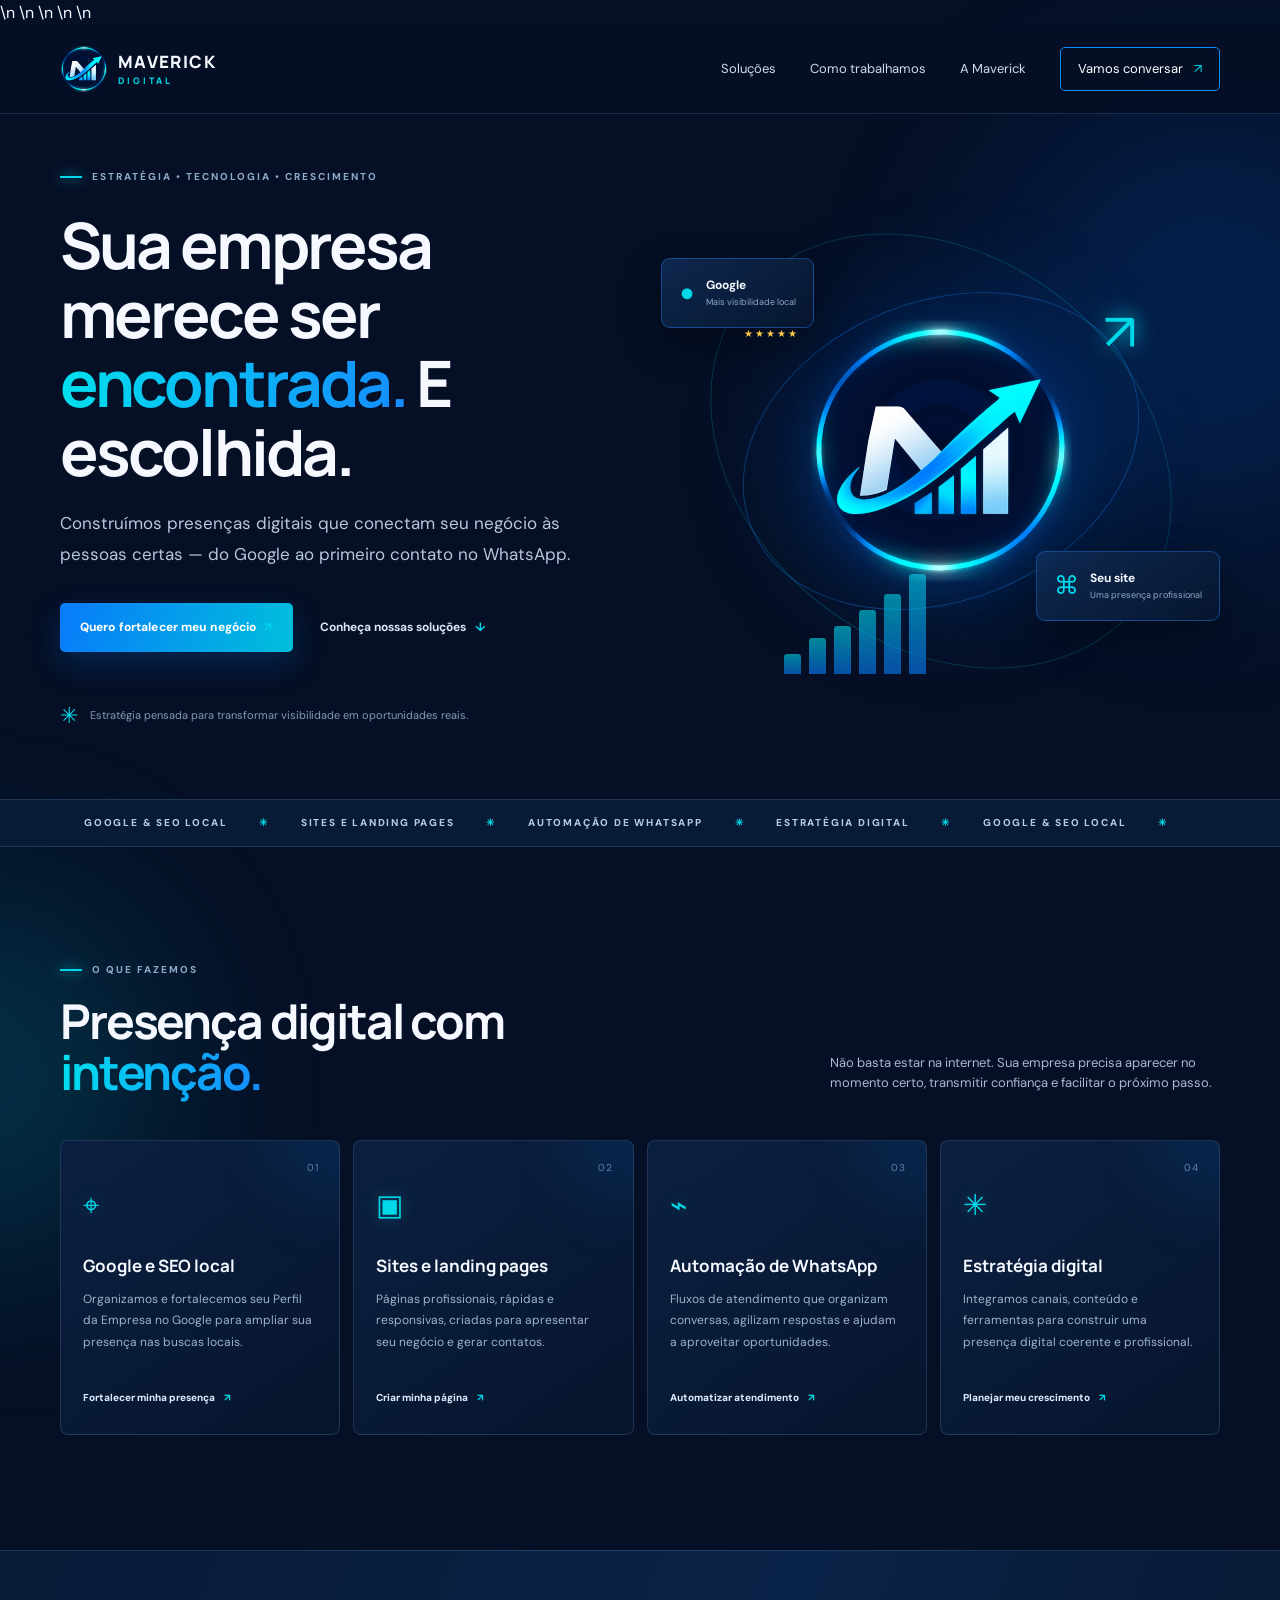
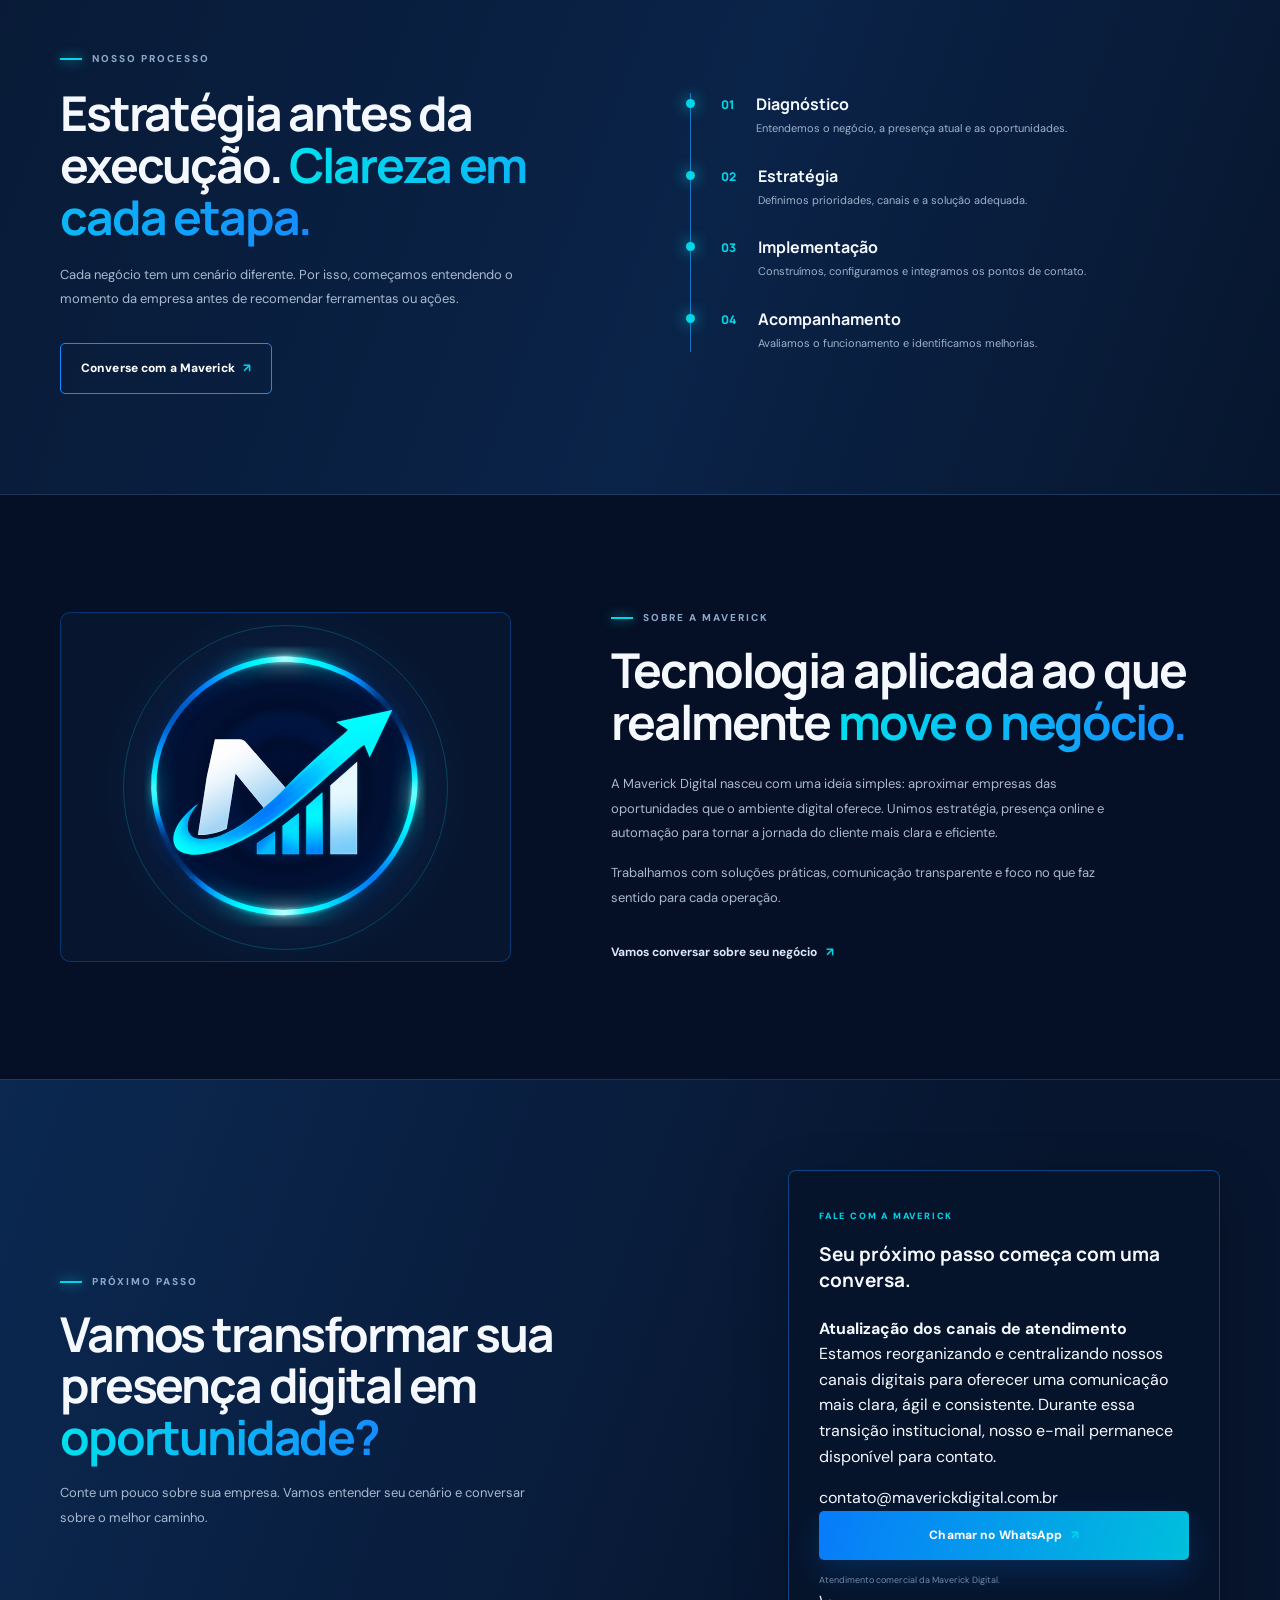
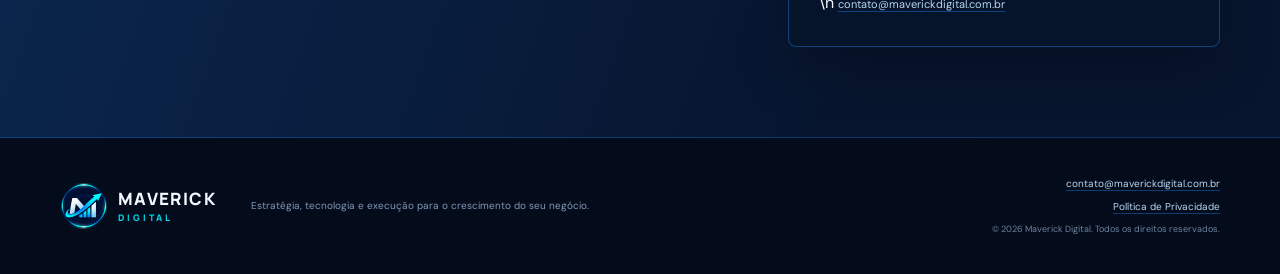
==== index.html @ fb434f4e "Comunica transição dos canais de atendimento" ====
<!doctype html>
<html lang="pt-BR">
<head>
  <meta charset="utf-8">
  <meta name="viewport" content="width=device-width, initial-scale=1">
  <meta name="theme-color" content="#06132d">
  <meta name="description" content="A Maverick Digital desenvolve presença digital estratégica: Perfil da Empresa no Google, SEO local, sites, landing pages e automação de WhatsApp.">
  <meta property="og:title" content="Maverick Digital | Estratégia, tecnologia e crescimento">
  <meta property="og:description" content="Estratégia, tecnologia e execução para o crescimento do seu negócio.">
  <meta property="og:type" content="website">
  <meta property="og:locale" content="pt_BR">
  <meta property="og:site_name" content="Maverick Digital">
  <title>Maverick Digital | Estratégia, tecnologia e crescimento</title>
  <link rel="icon" href="/assets/favicon.svg" type="image/svg+xml">\n  <link rel="canonical" href="https://maverickdigital.com.br/">\n  <meta property="og:url" content="https://maverickdigital.com.br/">\n  <meta name="twitter:card" content="summary">\n  <meta name="twitter:title" content="Maverick Digital | Estratégia, tecnologia e crescimento">\n  <meta name="twitter:description" content="Estratégia, tecnologia e execução para o crescimento do seu negócio.">
  <link rel="preconnect" href="https://fonts.googleapis.com">
  <link rel="preconnect" href="https://fonts.gstatic.com" crossorigin>
  <link href="https://fonts.googleapis.com/css2?family=DM+Sans:wght@400;500;600;700;800&family=Manrope:wght@400;500;600;700;800&display=swap" rel="stylesheet">
  <link rel="stylesheet" href="/styles.css">
</head>
<body>
  <div class="ambient-layer" aria-hidden="true"><div class="ambient ambient-one"></div><div class="ambient ambient-two"></div></div>
  <header class="site-header">
    <a class="brand" href="#inicio" aria-label="Maverick Digital, início">
      <span class="brand-mark" aria-hidden="true"><img src="/assets/logo-maverick.svg" alt=""></span>
      <span class="brand-name">MAVERICK<span>DIGITAL</span></span>
    </a>
    <button class="menu-toggle" aria-label="Abrir menu" aria-expanded="false" aria-controls="site-nav"><span></span><span></span><span></span></button>
    <nav class="nav" id="site-nav">
      <a href="#solucoes">Soluções</a><a href="#metodo">Como trabalhamos</a><a href="#sobre">A Maverick</a><a href="#contato" class="nav-cta">Vamos conversar <span aria-hidden="true">↗</span></a>
    </nav>
  </header>

  <main>
    <section class="hero section-wrap" id="inicio">
      <div class="hero-copy">
        <div class="eyebrow"><i></i> ESTRATÉGIA • TECNOLOGIA • CRESCIMENTO</div>
        <h1>Sua empresa merece ser <span>encontrada.</span> E escolhida.</h1>
        <p class="hero-lead">Construímos presenças digitais que conectam seu negócio às pessoas certas — do Google ao primeiro contato no WhatsApp.</p>
        <div class="hero-actions"><a class="button button-primary" href="#contato">Quero fortalecer meu negócio <span aria-hidden="true">↗</span></a><a class="text-link" href="#solucoes">Conheça nossas soluções <span aria-hidden="true">↓</span></a></div>
        <div class="hero-proof"><span class="proof-icon" aria-hidden="true">✳</span><span>Estratégia pensada para transformar visibilidade em oportunidades reais.</span></div>
      </div>
      <div class="hero-art" role="img" aria-label="Ilustração de crescimento digital">
        <div class="orbit orbit-a"></div><div class="orbit orbit-b"></div>
        <div class="art-card card-google"><span class="google-pin">●</span><div><b>Google</b><small>Mais visibilidade local</small></div><span class="mini-stars">★★★★★</span></div>
        <div class="art-card card-site"><span class="monitor-icon">⌘</span><div><b>Seu site</b><small>Uma presença profissional</small></div></div>
        <div class="growth-bars"><i></i><i></i><i></i><i></i><i></i><i></i></div>
        <div class="growth-arrow">↗</div>
        <img class="hero-logo" src="/assets/logo-maverick.svg" alt="Símbolo da Maverick Digital">
        <div class="art-glow"></div>
      </div>
    </section>

    <section class="ticker" aria-label="Áreas de atuação"><div>GOOGLE & SEO LOCAL <b aria-hidden="true">✳</b> SITES E LANDING PAGES <b aria-hidden="true">✳</b> AUTOMAÇÃO DE WHATSAPP <b aria-hidden="true">✳</b> ESTRATÉGIA DIGITAL <b aria-hidden="true">✳</b> GOOGLE & SEO LOCAL <b aria-hidden="true">✳</b></div></section>

    <section class="section section-wrap" id="solucoes">
      <div class="section-heading"><div><div class="eyebrow"><i></i> O QUE FAZEMOS</div><h2>Presença digital com <span>intenção.</span></h2></div><p>Não basta estar na internet. Sua empresa precisa aparecer no momento certo, transmitir confiança e facilitar o próximo passo.</p></div>
      <div class="service-grid">
        <article class="service-card"><div class="service-number">01</div><div class="service-icon" aria-hidden="true">⌖</div><h3>Google e SEO local</h3><p>Organizamos e fortalecemos seu Perfil da Empresa no Google para ampliar sua presença nas buscas locais.</p><a href="#contato" class="card-link">Fortalecer minha presença <span aria-hidden="true">↗</span></a></article>
        <article class="service-card"><div class="service-number">02</div><div class="service-icon" aria-hidden="true">▣</div><h3>Sites e landing pages</h3><p>Páginas profissionais, rápidas e responsivas, criadas para apresentar seu negócio e gerar contatos.</p><a href="#contato" class="card-link">Criar minha página <span aria-hidden="true">↗</span></a></article>
        <article class="service-card"><div class="service-number">03</div><div class="service-icon" aria-hidden="true">⌁</div><h3>Automação de WhatsApp</h3><p>Fluxos de atendimento que organizam conversas, agilizam respostas e ajudam a aproveitar oportunidades.</p><a href="#contato" class="card-link">Automatizar atendimento <span aria-hidden="true">↗</span></a></article>
        <article class="service-card"><div class="service-number">04</div><div class="service-icon" aria-hidden="true">✳</div><h3>Estratégia digital</h3><p>Integramos canais, conteúdo e ferramentas para construir uma presença digital coerente e profissional.</p><a href="#contato" class="card-link">Planejar meu crescimento <span aria-hidden="true">↗</span></a></article>
      </div>
    </section>

    <section class="method-section" id="metodo"><div class="section-wrap method-inner">
      <div class="method-intro"><div class="eyebrow"><i></i> NOSSO PROCESSO</div><h2>Estratégia antes da execução. <span>Clareza em cada etapa.</span></h2><p>Cada negócio tem um cenário diferente. Por isso, começamos entendendo o momento da empresa antes de recomendar ferramentas ou ações.</p><a class="button button-outline" href="#contato">Converse com a Maverick <span aria-hidden="true">↗</span></a></div>
      <div class="steps">
        <div class="step"><b>01</b><div><h3>Diagnóstico</h3><p>Entendemos o negócio, a presença atual e as oportunidades.</p></div></div>
        <div class="step"><b>02</b><div><h3>Estratégia</h3><p>Definimos prioridades, canais e a solução adequada.</p></div></div>
        <div class="step"><b>03</b><div><h3>Implementação</h3><p>Construímos, configuramos e integramos os pontos de contato.</p></div></div>
        <div class="step"><b>04</b><div><h3>Acompanhamento</h3><p>Avaliamos o funcionamento e identificamos melhorias.</p></div></div>
      </div>
    </div></section>

    <section class="section section-wrap about-section" id="sobre">
      <div class="about-visual"><img class="about-logo" src="/assets/logo-maverick.svg" alt="Logo Maverick Digital"></div>
      <div class="about-copy"><div class="eyebrow"><i></i> SOBRE A MAVERICK</div><h2>Tecnologia aplicada ao que realmente <span>move o negócio.</span></h2><p>A Maverick Digital nasceu com uma ideia simples: aproximar empresas das oportunidades que o ambiente digital oferece. Unimos estratégia, presença online e automação para tornar a jornada do cliente mais clara e eficiente.</p><p>Trabalhamos com soluções práticas, comunicação transparente e foco no que faz sentido para cada operação.</p><a class="text-link" href="#contato">Vamos conversar sobre seu negócio <span aria-hidden="true">↗</span></a></div>
    </section>

    <section class="contact-section" id="contato"><div class="section-wrap contact-inner">
      <div><div class="eyebrow"><i></i> PRÓXIMO PASSO</div><h2>Vamos transformar sua presença digital em <span>oportunidade?</span></h2><p>Conte um pouco sobre sua empresa. Vamos entender seu cenário e conversar sobre o melhor caminho.</p></div>
      <div class="contact-panel"><span class="panel-kicker">FALE COM A MAVERICK</span><h3>Seu próximo passo começa com uma conversa.</h3>
        <div class="channel-update"><strong>Atualização dos canais de atendimento</strong><p>Estamos reorganizando e centralizando nossos canais digitais para oferecer uma comunicação mais clara, ágil e consistente. Durante essa transição institucional, nosso e-mail permanece disponível para contato.</p><a href="mailto:contato@maverickdigital.com.br">contato@maverickdigital.com.br</a></div><a class="button button-primary button-wide" href="https://wa.me/5562993957239?text=Ol%C3%A1%2C%20Maverick!%20Quero%20conversar%20sobre%20a%20presen%C3%A7a%20digital%20da%20minha%20empresa." target="_blank" rel="noopener">Chamar no WhatsApp <span aria-hidden="true">↗</span></a><small>Atendimento comercial da Maverick Digital.</small>\n        <a class="contact-email" href="mailto:contato@maverickdigital.com.br">contato@maverickdigital.com.br</a></div>
    </div></section>
  </main>
  <footer class="footer"><div class="section-wrap footer-inner">
    <a class="brand" href="#inicio"><span class="brand-mark"><img src="/assets/logo-maverick.svg" alt=""></span><span class="brand-name">MAVERICK<span>DIGITAL</span></span></a>
    <p>Estratégia, tecnologia e execução para o crescimento do seu negócio.</p>
    <div class="footer-contact"><a href="mailto:contato@maverickdigital.com.br">contato@maverickdigital.com.br</a><a href="/politica-de-privacidade.html">Política de Privacidade</a><span class="copyright">© <span id="year">2026</span> Maverick Digital. Todos os direitos reservados.</span></div>
  </div></footer>
  <script src="/script.js"></script>
</body>
</html>
---- styles.css ----
:root{--navy:#06132d;--navy2:#091d40;--blue:#087bfa;--cyan:#00d8e9;--white:#f5f9ff;--muted:#aab9d0;--line:rgba(131,177,231,.18);--font:'DM Sans',sans-serif;--display:'Manrope',sans-serif}*{box-sizing:border-box}html{scroll-behavior:smooth;scroll-padding-top:90px}body{margin:0;background:#050f25;color:var(--white);font-family:var(--font);line-height:1.6;overflow-x:hidden}a{color:inherit;text-decoration:none}.ambient{position:absolute;pointer-events:none;filter:blur(100px);opacity:.18;border-radius:50%;z-index:-1}.ambient-one{width:440px;height:440px;background:#006dff;top:100px;right:-150px}.ambient-two{width:350px;height:350px;background:#00d8e9;top:900px;left:-200px}.section-wrap{width:min(1160px,calc(100% - 48px));margin:auto}.site-header{height:88px;padding:0 max(24px,calc((100% - 1160px)/2));display:flex;align-items:center;justify-content:space-between;border-bottom:1px solid var(--line);background:rgba(5,15,37,.82);backdrop-filter:blur(18px);position:sticky;top:0;z-index:20}.brand{display:flex;align-items:center;gap:10px}.brand-mark{width:43px;height:43px;display:grid;place-items:center;border:1px solid rgba(0,216,233,.65);border-radius:50%;box-shadow:0 0 22px #007bfa55}.brand-mark img{width:39px;height:39px;object-fit:contain;border-radius:50%}.brand-name{font:800 17px var(--display);letter-spacing:.08em;line-height:1.05}.brand-name span{display:block;color:var(--cyan);font-size:9px;letter-spacing:.32em;margin-top:5px}.nav{display:flex;align-items:center;gap:34px;font-size:13px;color:#d1dced}.nav a:hover,.text-link:hover{color:var(--cyan)}.nav-cta{border:1px solid #0b8eff;padding:11px 17px;border-radius:5px;color:white}.nav-cta span,.button span{color:var(--cyan);margin-left:8px}.menu-toggle{display:none;background:none;border:0}.hero{min-height:650px;display:grid;grid-template-columns:1.02fr .98fr;align-items:center;gap:20px;padding-top:55px;padding-bottom:65px}.eyebrow{font-size:10px;font-weight:800;letter-spacing:.2em;color:#8da9c9;display:flex;align-items:center;gap:10px}.eyebrow i{width:22px;height:2px;background:var(--cyan);display:inline-block;box-shadow:0 0 12px var(--cyan)}h1,h2,h3,p{margin-top:0}h1,h2{font-family:var(--display);letter-spacing:-.045em;line-height:1.08}h1{font-size:clamp(42px,5vw,66px);max-width:650px;margin:25px 0 22px}h1 span,h2 span{background:linear-gradient(100deg,#00e1ed,#168bff);-webkit-background-clip:text;background-clip:text;color:transparent}.hero-lead{font-size:17px;color:#b7c7dc;max-width:550px;line-height:1.8}.hero-actions{display:flex;align-items:center;gap:27px;margin-top:34px}.button{display:inline-flex;align-items:center;justify-content:center;padding:15px 20px;border-radius:5px;font-size:12px;font-weight:800;letter-spacing:.01em;transition:.2s}.button-primary{background:linear-gradient(105deg,#087bfa,#00bfdc);color:white;box-shadow:0 12px 32px #007bfa35}.button-primary:hover{transform:translateY(-3px);box-shadow:0 15px 38px #007bfa60}.text-link{font-size:12px;font-weight:700;color:#d9e7f8}.text-link span{color:var(--cyan);margin-left:6px}.hero-proof{display:flex;align-items:center;gap:12px;color:#849bb9;font-size:11px;margin-top:46px;max-width:430px}.proof-icon{font-size:22px;color:var(--cyan)}.hero-art{height:470px;position:relative;display:grid;place-items:center;isolation:isolate}.art-glow{position:absolute;width:300px;height:300px;border-radius:50%;background:#006dff30;filter:blur(55px);z-index:-1}.orbit{position:absolute;border:1px solid #168bff55;border-radius:50%;transform:rotate(-22deg)}.orbit-a{width:410px;height:300px}.orbit-b{width:500px;height:390px;border-color:#00d8e933;transform:rotate(38deg)}.center-emblem{width:230px;height:230px;border:1px solid #00d8e966;border-radius:50%;display:flex;flex-direction:column;align-items:center;justify-content:center;box-shadow:inset 0 0 55px #087bfa22,0 0 50px #087bfa22;background:radial-gradient(circle,#0b2852,#06132d 70%)}.emblem-m{font:900 125px/.9 var(--display);letter-spacing:-.12em;color:#eff8ff;text-shadow:0 0 25px #00baff80;position:relative}.emblem-m:after{content:'↗';font-size:72px;color:var(--cyan);position:absolute;right:-40px;top:-14px;text-shadow:0 0 18px #00d8e9}.emblem-line{height:2px;width:100px;background:linear-gradient(90deg,transparent,var(--cyan),transparent);margin:17px 0 8px}.emblem-caption{font-size:8px;letter-spacing:.32em;color:#8db6e7}.art-card{position:absolute;background:linear-gradient(145deg,#102c55dd,#07162fef);border:1px solid #238bff66;border-radius:9px;padding:14px 17px;display:flex;align-items:center;gap:11px;box-shadow:0 15px 40px #0005;backdrop-filter:blur(12px)}.art-card b{display:block;font-size:12px}.art-card small{display:block;font-size:9px;color:#8fa9c9}.card-google{top:42px;left:0}.google-pin{color:#00d8e9;font-size:25px}.mini-stars{position:absolute;right:14px;bottom:-15px;color:#ffc94a;font-size:10px;letter-spacing:2px}.card-site{right:0;bottom:65px}.monitor-icon{font-size:25px;color:var(--cyan)}.growth-bars{position:absolute;bottom:12px;left:22%;display:flex;align-items:end;gap:8px;height:100px;opacity:.6}.growth-bars i{display:block;width:17px;background:linear-gradient(#00d8e9,#087bfa);border-radius:3px 3px 0 0}.growth-bars i:nth-child(1){height:20%}.growth-bars i:nth-child(2){height:36%}.growth-bars i:nth-child(3){height:48%}.growth-bars i:nth-child(4){height:64%}.growth-bars i:nth-child(5){height:80%}.growth-bars i:nth-child(6){height:100%}.growth-arrow{position:absolute;right:15%;top:16%;font-size:52px;color:var(--cyan);text-shadow:0 0 20px #00d8e9}.ticker{overflow:hidden;border-block:1px solid var(--line);background:#081a35;padding:15px 0;color:#b8cbe4;font-size:10px;font-weight:800;letter-spacing:.18em;white-space:nowrap}.ticker div{min-width:max-content;text-align:center}.ticker b{color:var(--cyan);margin:0 28px}.section{padding-top:115px;padding-bottom:115px}.section-heading{display:flex;justify-content:space-between;align-items:end;gap:50px;margin-bottom:42px}.section-heading h2,.method-intro h2,.about-copy h2,.contact-inner h2{font-size:clamp(34px,4vw,48px);margin:17px 0 0;max-width:620px}.section-heading>p{max-width:390px;color:var(--muted);font-size:13px;margin-bottom:4px}.service-grid{display:grid;grid-template-columns:repeat(4,1fr);gap:13px}.service-card{position:relative;min-height:290px;padding:26px 22px;border:1px solid var(--line);background:linear-gradient(145deg,#0b2040,#07152d);border-radius:8px;transition:.25s;overflow:hidden}.service-card:after{content:'';position:absolute;width:140px;height:140px;border-radius:50%;background:#087bfa18;filter:blur(30px);right:-70px;top:-70px}.service-card:hover{transform:translateY(-6px);border-color:#087bfa99}.service-number{position:absolute;right:20px;top:19px;font-size:10px;color:#6683a8;letter-spacing:.1em}.service-icon{font-size:29px;color:var(--cyan);margin:15px 0 25px;text-shadow:0 0 18px #00d8e944}.service-card h3{font:700 17px var(--display);margin-bottom:12px}.service-card p{font-size:12px;color:#9eb2cc;line-height:1.8;min-height:82px}.card-link{font-size:10px;font-weight:800;color:#dcecff}.card-link span{color:var(--cyan);margin-left:7px}.method-section{background:linear-gradient(110deg,#081a36,#0a2348 55%,#07162e);border-block:1px solid var(--line);padding:100px 0}.method-inner{display:grid;grid-template-columns:1fr 1fr;gap:100px;align-items:center}.method-intro h2{margin:20px 0}.method-intro>p,.about-copy p,.contact-inner>div>p{color:#a9bad0;font-size:13px;line-height:1.9;max-width:500px}.button-outline{border:1px solid #168bff;color:white;margin-top:18px}.button-outline:hover{background:#087bfa22}.steps{border-left:1px solid #1a75c5;padding-left:30px}.step{display:flex;gap:22px;padding:0 0 27px;position:relative}.step:last-child{padding-bottom:0}.step:before{content:'';position:absolute;left:-35px;top:6px;width:9px;height:9px;border-radius:50%;background:var(--cyan);box-shadow:0 0 15px var(--cyan)}.step>b{font:800 12px var(--display);color:var(--cyan);padding-top:3px}.step h3{font:700 16px var(--display);margin:0 0 5px}.step p{font-size:11px;color:#9eb2cc;margin:0}.about-section{display:grid;grid-template-columns:.85fr 1.15fr;gap:100px;align-items:center}.about-visual{height:350px;border:1px solid #087bfa55;border-radius:10px;position:relative;display:grid;place-items:center;background:radial-gradient(circle at center,#0b2d5b,#07152e 67%);overflow:hidden}.about-ring{position:absolute;width:270px;height:270px;border:1px solid #00d8e966;border-radius:50%;box-shadow:0 0 45px #087bfa30,inset 0 0 35px #087bfa20}.about-monogram{font:900 150px var(--display);color:#e9f5ff;text-shadow:0 0 35px #087bfa;letter-spacing:-.12em}.about-monogram span{color:var(--cyan);font-size:70px;vertical-align:top}.about-label{position:absolute;bottom:28px;font-size:9px;letter-spacing:.28em;color:#8db6e7}.about-copy h2{margin:18px 0 24px}.about-copy p{margin-bottom:15px}.about-copy .text-link{display:inline-block;margin-top:18px}.contact-section{padding:90px 0;background:linear-gradient(110deg,#0b2851,#07152e 72%);border-block:1px solid #168bff44}.contact-inner{display:grid;grid-template-columns:1.2fr .8fr;gap:80px;align-items:center}.contact-inner h2{margin:18px 0}.contact-panel{background:#06142b;border:1px solid #168bff66;padding:30px;border-radius:8px;box-shadow:0 20px 55px #0004}.panel-kicker{font-size:9px;color:var(--cyan);font-weight:800;letter-spacing:.2em}.contact-panel h3{font:700 19px var(--display);margin:14px 0 23px}.button-wide{width:100%}.contact-panel small{display:block;color:#7089a9;font-size:9px;margin-top:13px}.footer{padding:38px 0;background:#040c1c}.footer-inner{display:grid;grid-template-columns:auto 1fr auto;align-items:center;gap:35px}.footer p{font-size:10px;color:#8298b7;margin:0}.copyright{font-size:9px;color:#6d819d}@media(max-width:900px){.nav{gap:17px}.hero{grid-template-columns:1fr .85fr}.hero-art{transform:scale(.85)}.service-grid{grid-template-columns:repeat(2,1fr)}.method-inner,.about-section{gap:45px}.contact-inner{gap:35px}}@media(max-width:680px){.section-wrap{width:min(100% - 36px,520px)}.site-header{height:72px;padding:0 18px}.menu-toggle{display:flex;flex-direction:column;gap:5px;padding:10px}.menu-toggle span{width:22px;height:2px;background:var(--cyan)}.nav{display:none;position:absolute;top:71px;left:0;right:0;padding:22px;background:#06132d;border-bottom:1px solid var(--line);flex-direction:column;align-items:stretch;gap:18px}.nav.open{display:flex}.nav-cta{text-align:center}.hero{display:flex;flex-direction:column;align-items:stretch;padding-top:65px;gap:10px}.hero-copy{position:relative;z-index:2}.hero h1{font-size:43px}.hero-lead{font-size:15px}.hero-actions{align-items:flex-start;flex-direction:column;gap:17px}.hero-proof{margin-top:28px}.hero-art{height:340px;transform:scale(.82);transform-origin:top center;margin-bottom:-55px}.orbit-a{width:330px;height:240px}.orbit-b{width:390px;height:300px}.center-emblem{width:185px;height:185px}.emblem-m{font-size:100px}.emblem-m:after{font-size:55px;right:-30px}.card-google{left:-8px;top:10px}.card-site{right:-8px;bottom:40px}.section{padding:78px 0}.section-heading{display:block}.section-heading>p{margin-top:20px}.section-heading h2,.method-intro h2,.about-copy h2,.contact-inner h2{font-size:36px}.service-grid{grid-template-columns:1fr}.service-card{min-height:245px}.service-card p{min-height:0}.method-section{padding:75px 0}.method-inner,.about-section,.contact-inner{grid-template-columns:1fr;gap:45px}.steps{margin-left:6px}.about-visual{height:290px}.contact-section{padding:75px 0}.footer-inner{grid-template-columns:1fr;gap:15px}.copyright{margin-top:5px}}@media(prefers-reduced-motion:reduce){html{scroll-behavior:auto}*,*:before,*:after{transition:none!important}}

/* Refinamento responsivo e aplicação da identidade oficial */
html, body { width: 100%; max-width: 100%; }
body { overflow-x: clip; }
main, section, header, footer { min-width: 0; }
img, svg { max-width: 100%; }
.section-wrap { width: min(1160px, calc(100% - 48px)); }
.brand-mark { width: 48px; height: 48px; flex: 0 0 48px; border: 0; box-shadow: none; overflow: visible; }
.brand-mark img { display: block; width: 100%; height: 100%; object-fit: contain; border-radius: 0; }
.hero-art { min-width: 0; width: 100%; }
.hero-logo { display: block; position: relative; z-index: 2; width: clamp(190px, 22vw, 270px); height: auto; object-fit: contain; filter: drop-shadow(0 12px 24px rgba(0,120,255,.18)); }
.about-visual { min-width: 0; }
.about-logo { display: block; position: relative; z-index: 1; width: min(78%, 290px); height: auto; object-fit: contain; }
@media (max-width: 900px) {
  .hero { grid-template-columns: minmax(0, 1fr) minmax(0, .9fr); }
  .hero-art { transform: none; }
  .hero-logo { width: clamp(175px, 25vw, 230px); }
  .card-google { left: 0; }
  .card-site { right: 0; }
}
@media (min-width: 681px) and (max-width: 900px) {
  /* Tablet: barras decorativas mais estreitas e cartão "Seu site" mais baixo, sem tocar a logo nem as barras */
  .growth-bars { left: 6%; gap: 5px; }
  .growth-bars i { width: 12px; }
  .card-site { bottom: 46px; }
}
@media (max-width: 680px) {
  html { scroll-padding-top: 76px; }
  .section-wrap { width: calc(100% - 40px); max-width: 520px; }
  .site-header { width: 100%; max-width: 100%; }
  /* Sem width:100% aqui: a hero mantém as mesmas margens laterais das demais seções */
  .hero { padding-top: 48px; padding-bottom: 34px; gap: 12px; }
  .hero-copy, .hero-lead, .hero-actions { min-width: 0; max-width: 100%; }
  .hero h1 { font-size: clamp(38px, 10.5vw, 46px); overflow-wrap: normal; text-wrap: balance; }

  /* Ilustração da hero em fluxo: cartão Google, logo e cartão "Seu site" ocupam faixas
     próprias. A altura nasce do conteúdo, então nada se sobrepõe em nenhuma largura. */
  .hero-art { display: grid; grid-template-columns: minmax(0, 1fr); row-gap: 20px; align-content: start; place-items: stretch;
              width: 100%; max-width: 440px; height: auto; margin: 0 auto; transform: none; overflow: visible; }
  .hero-art .card-google, .hero-art .card-site { position: relative; inset: auto; width: max-content; max-width: 100%; padding: 11px 12px; }
  .hero-art .card-google { grid-column: 1; grid-row: 1; justify-self: start; }
  .hero-art .hero-logo { grid-column: 1; grid-row: 2; justify-self: center; width: clamp(150px, 50vw, 210px); max-width: none; }
  .hero-art .card-site { grid-column: 1; grid-row: 3; justify-self: end; }
  .hero-art .growth-bars { left: 2%; bottom: 0; width: min(34%, 128px); height: 84px; gap: clamp(3px, 1.2vw, 6px); }
  .hero-art .growth-bars i { flex: 1; width: auto; min-width: 0; }
  .hero-art .growth-arrow { position: relative; inset: auto; grid-column: 1; grid-row: 2; justify-self: end; align-self: start; font-size: 42px; line-height: 1; margin-right: 2%; }
  .hero-art .orbit, .hero-art .art-glow { justify-self: center; align-self: center; }
  .orbit-a { width: min(78vw, 330px); height: min(58vw, 245px); }
  .orbit-b { width: min(92vw, 390px); height: min(72vw, 300px); }

  .section, .method-section, .contact-section { max-width: 100%; }
  .section-heading { min-width: 0; }
  .service-grid { min-width: 0; }
  .service-card { min-width: 0; }
  .method-inner, .about-section, .contact-inner { min-width: 0; }
  .about-visual { width: 100%; height: auto; min-height: 270px; padding: 20px; }
  .about-logo { width: min(78%, 260px); }
  .contact-panel { min-width: 0; padding: clamp(22px, 6vw, 30px); }
  .footer-inner { min-width: 0; }
  .ticker { max-width: 100%; overflow: hidden; }
  .menu-toggle { padding: 14px 11px; }   /* área de toque de 44 x 44 px */
}
@media (max-width: 900px), (pointer: coarse) {
  .text-link, .card-link { display: inline-flex; align-items: center; min-height: 44px; }
}
@media (max-width: 380px) {
  .section-wrap { width: calc(100% - 32px); }
  .hero h1 { font-size: 37px; }
}


/* Interação refinada das marcas oficiais — sem redesenhar ou substituir os SVGs */
.hero-art,.about-visual{--motion-x:0px;--motion-y:0px}
.hero-art::before,.about-visual::before{content:"";position:absolute;inset:8%;z-index:0;pointer-events:none;border-radius:50%;background:radial-gradient(260px circle at var(--light-x,50%) var(--light-y,50%),rgba(0,216,233,.13),transparent 72%);opacity:0;transition:opacity .35s ease}
.hero-art.is-interactive::before,.about-visual.is-interactive::before{opacity:1}
.hero-logo,.about-logo{translate:var(--motion-x) var(--motion-y);transition:translate .28s cubic-bezier(.22,1,.36,1),filter .35s ease}
.hero-art.is-interactive .hero-logo,.about-visual.is-interactive .about-logo{filter:drop-shadow(0 14px 28px rgba(0,150,255,.28))}
.hero-art .card-google,.hero-art .card-site,.hero-art .growth-bars,.hero-art .growth-arrow{translate:var(--motion-x) var(--motion-y);transition:translate .32s cubic-bezier(.22,1,.36,1)}
.about-visual::after{content:"";position:absolute;width:72%;aspect-ratio:1;border:1px solid rgba(0,216,233,.22);border-radius:50%;pointer-events:none;translate:var(--motion-x) var(--motion-y);transition:translate .35s cubic-bezier(.22,1,.36,1)}
@media(hover:hover) and (pointer:fine) and (min-width:681px){.hero-art.is-interactive .hero-logo{scale:1.018}.about-visual.is-interactive .about-logo{scale:1.025}}
@media(max-width:680px),(prefers-reduced-motion:reduce){.hero-art::before,.about-visual::before{display:none}.hero-logo,.about-logo,.hero-art .card-google,.hero-art .card-site,.hero-art .growth-bars,.hero-art .growth-arrow,.about-visual::after{translate:none!important;transition:none!important}}

/* Contenção de largura: elementos decorativos nunca ampliam o documento (evita o zoom-out e a faixa vazia no celular) */
body{position:relative}
.ambient-layer{position:absolute;inset:0;overflow:hidden;pointer-events:none;z-index:-1}
main{overflow-x:hidden;overflow-x:clip}

/* Foco visível para navegação por teclado */
a:focus-visible,button:focus-visible{outline:2px solid var(--cyan);outline-offset:3px;border-radius:4px}

/* Movimento ambiente para telas de toque (a interação por ponteiro continua só no desktop).
   Só roda com a cena visível e nunca com movimento reduzido. Anima apenas transform/rotate. */
@keyframes mk-float{0%,100%{transform:translateY(0)}50%{transform:translateY(-7px)}}
@keyframes mk-float-diag{0%,100%{transform:translate(0,0)}50%{transform:translate(4px,-6px)}}
@keyframes mk-drift-a{0%,100%{rotate:0deg}50%{rotate:4deg}}
@keyframes mk-drift-b{0%,100%{rotate:0deg}50%{rotate:-4deg}}
@media (hover:none),(max-width:680px){
  @media (prefers-reduced-motion:no-preference){
    .hero-art.is-visible .hero-logo,.about-visual.is-visible .about-logo{animation:mk-float 7s ease-in-out infinite}
    .hero-art.is-visible .growth-arrow{animation:mk-float-diag 5s ease-in-out infinite}
    .hero-art.is-visible .orbit-a{animation:mk-drift-a 16s ease-in-out infinite}
    .hero-art.is-visible .orbit-b{animation:mk-drift-b 20s ease-in-out infinite}
  }
}

/* Acabamento institucional e páginas legais */
.footer-inner{grid-template-columns:auto minmax(180px,1fr) auto}
.footer-contact{display:flex;flex-direction:column;align-items:flex-end;gap:7px;font-size:10px;color:#9eb2cc}
.footer-contact a,.contact-email{color:#b8d8f2;text-decoration:underline;text-decoration-color:#168bff66;text-underline-offset:3px}
.footer-contact a:hover,.contact-email:hover{color:var(--cyan)}
.contact-email{display:inline-block;margin-top:9px;font-size:11px}
.legal-page{padding-top:90px;padding-bottom:100px;max-width:900px}
.legal-page h1{font-size:clamp(40px,5vw,58px);margin:22px 0 14px}
.legal-page h2{font:700 20px var(--display);letter-spacing:-.02em;margin:34px 0 10px;color:#e8f3ff}
.legal-page p{font-size:14px;line-height:1.9;color:#aebfd5}
.legal-page a:not(.button){color:#71dce9;text-decoration:underline;text-underline-offset:3px}
.legal-updated{font-size:11px!important;color:#7893b5!important;margin-bottom:32px}
.legal-note{margin-top:35px;padding:18px 20px;border-left:2px solid var(--cyan);background:#0a1d39;color:#c1d4e9!important}
@media(max-width:680px){.footer-inner{grid-template-columns:1fr;gap:15px}.footer-contact{align-items:flex-start}.legal-page{padding-top:62px;padding-bottom:75px}.legal-page h2{font-size:18px}}
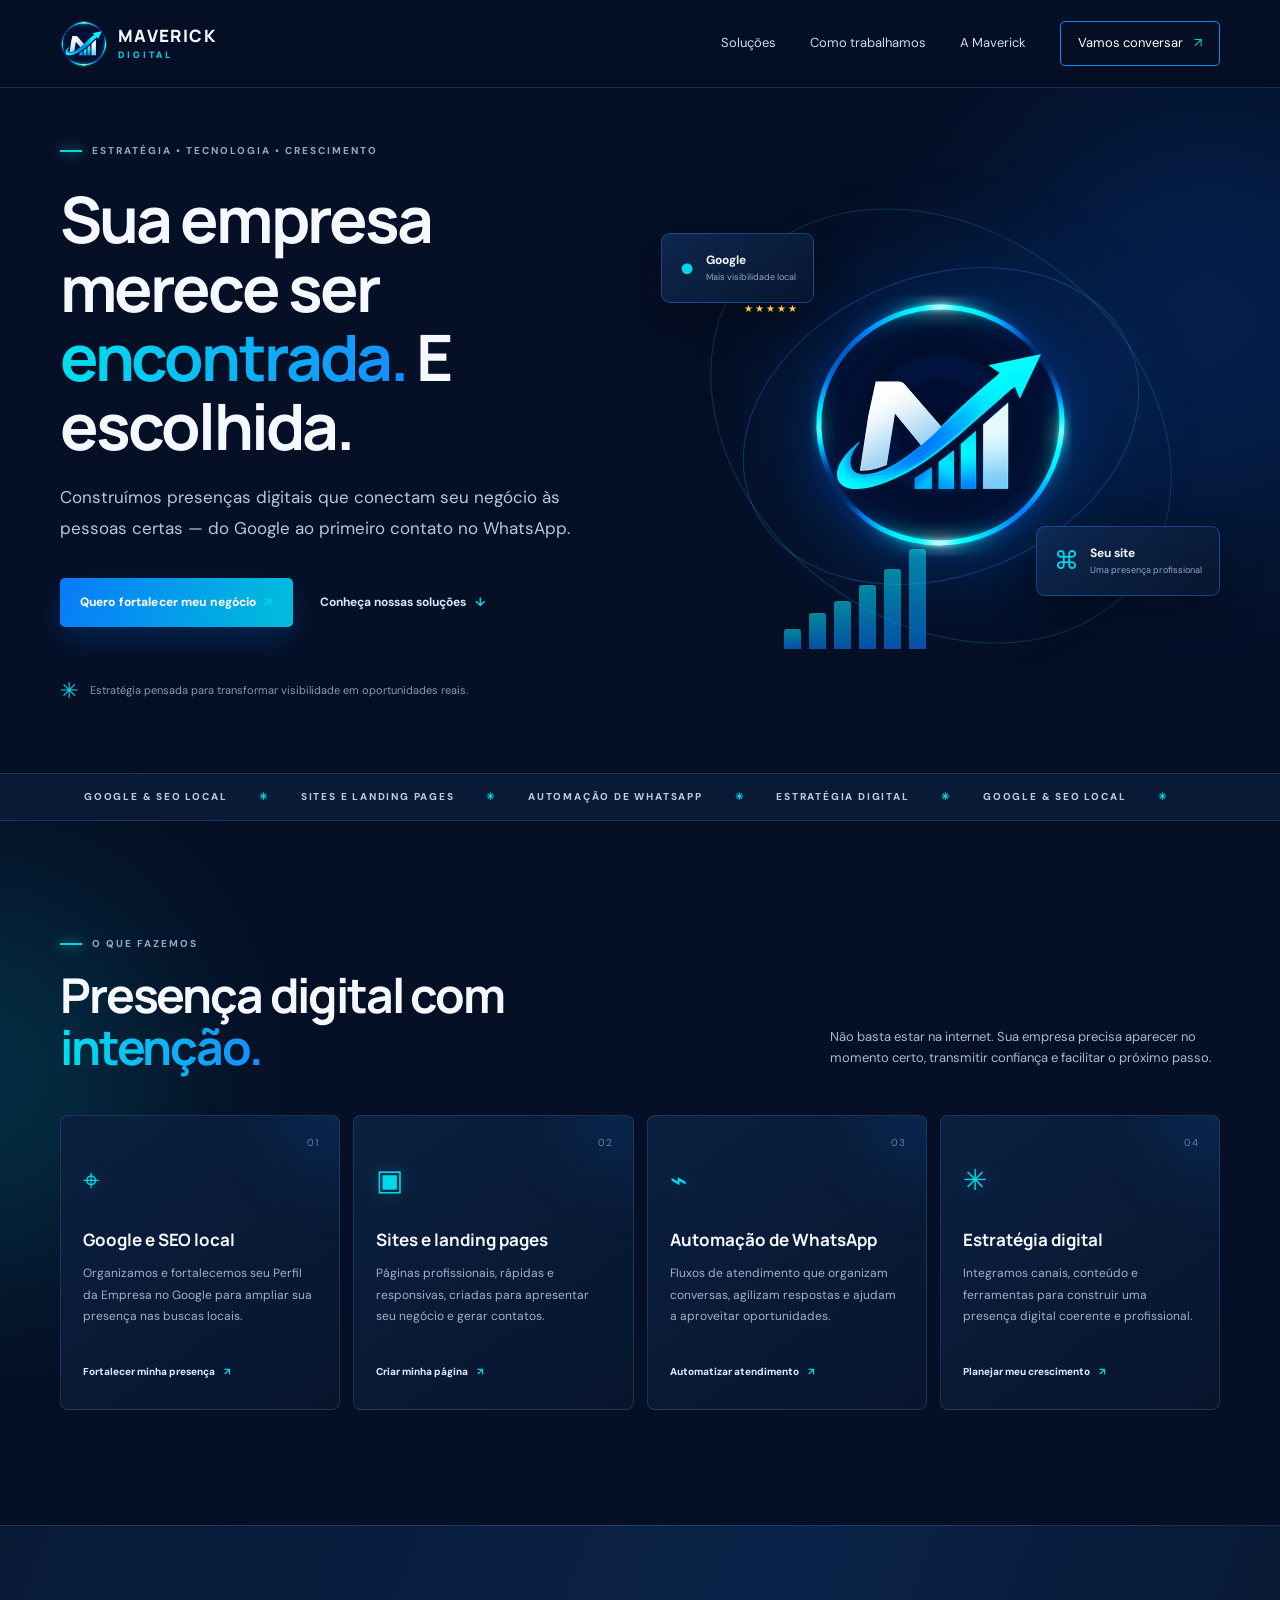
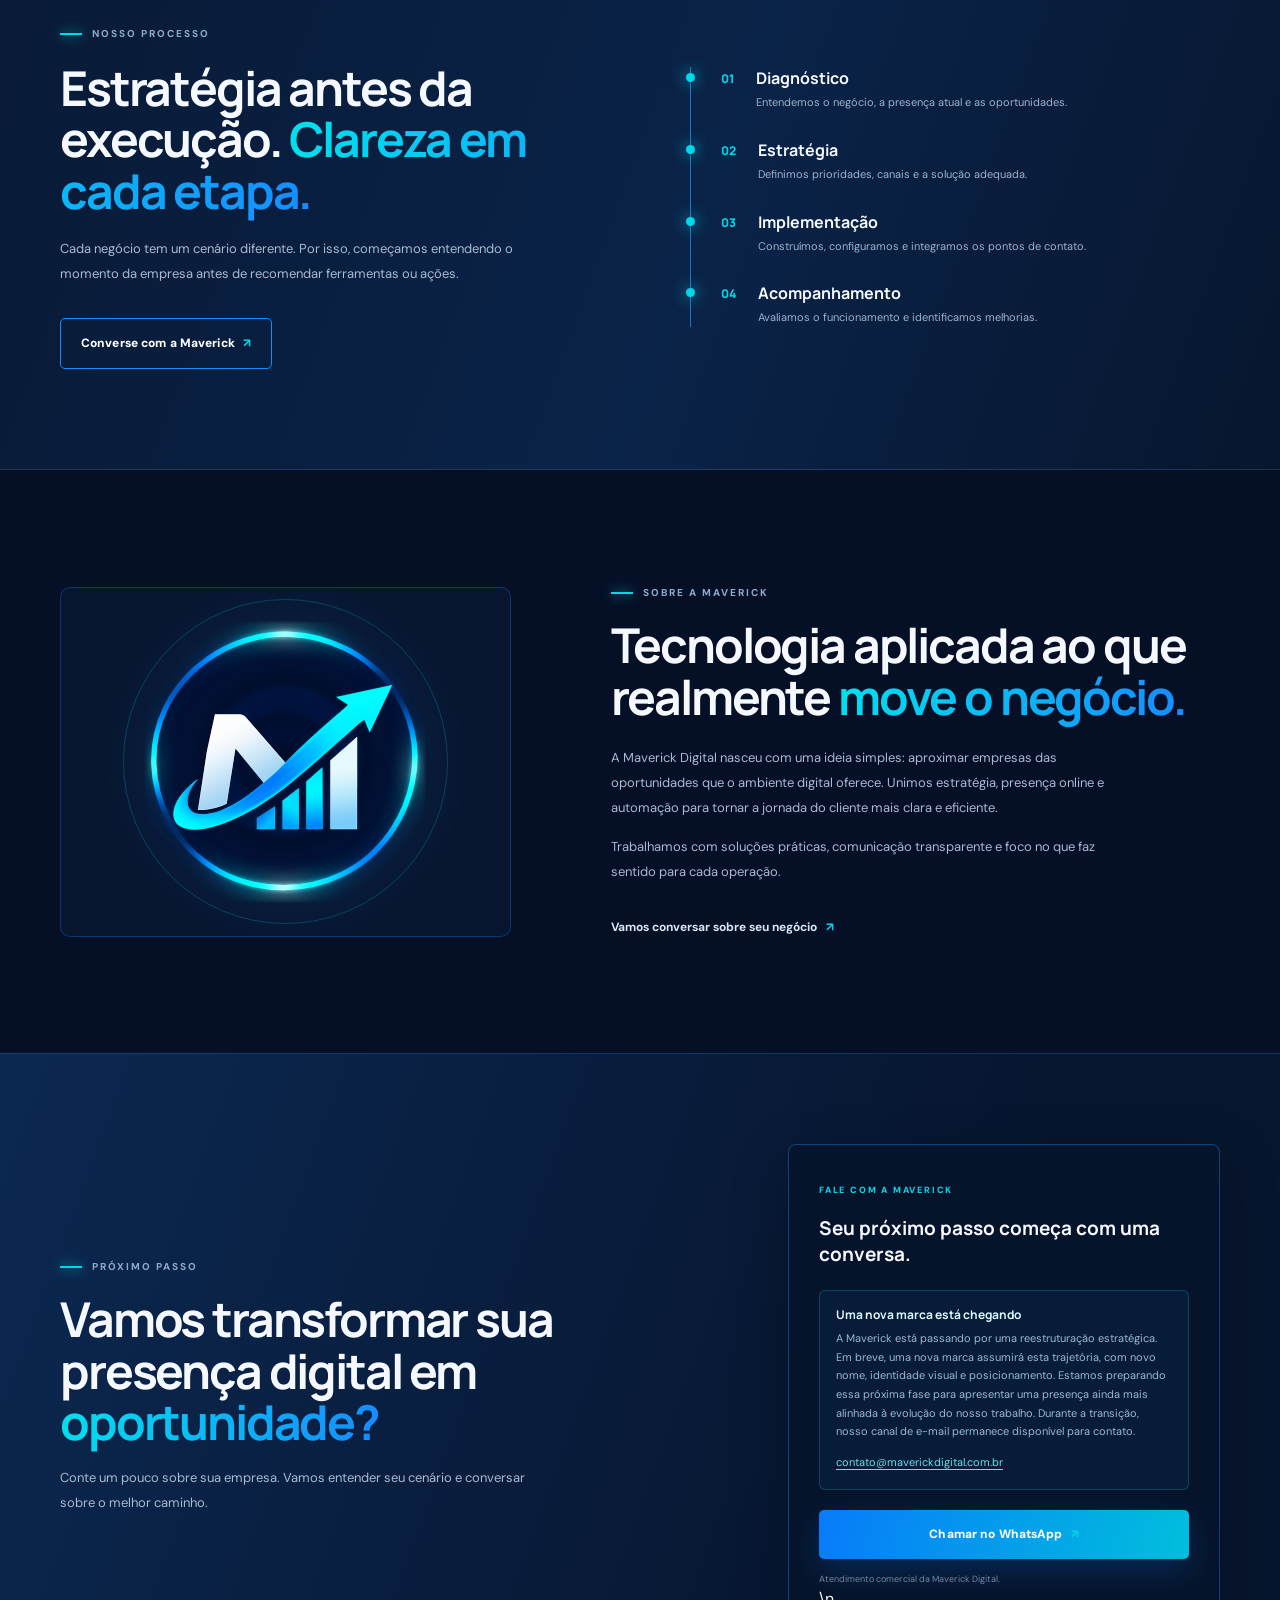
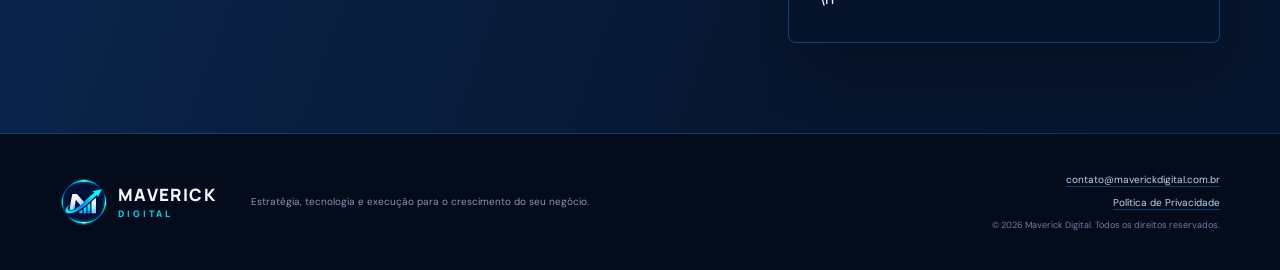
==== commit 6de98f9a: "Refine brand transition notice, favicon links and hero artwork" ====
--- a/index.html
+++ b/index.html
@@ -11,7 +11,14 @@
   <meta property="og:locale" content="pt_BR">
   <meta property="og:site_name" content="Maverick Digital">
   <title>Maverick Digital | Estratégia, tecnologia e crescimento</title>
-  <link rel="icon" href="/assets/favicon.svg" type="image/svg+xml">\n  <link rel="canonical" href="https://maverickdigital.com.br/">\n  <meta property="og:url" content="https://maverickdigital.com.br/">\n  <meta name="twitter:card" content="summary">\n  <meta name="twitter:title" content="Maverick Digital | Estratégia, tecnologia e crescimento">\n  <meta name="twitter:description" content="Estratégia, tecnologia e execução para o crescimento do seu negócio.">
+  <link rel="icon" type="image/svg+xml" href="/assets/favicon.svg?v=3">
+  <link rel="shortcut icon" href="/assets/favicon.svg?v=3" type="image/svg+xml">
+  <link rel="apple-touch-icon" href="/assets/logo-maverick.svg">
+  <link rel="canonical" href="https://maverickdigital.com.br/">
+  <meta property="og:url" content="https://maverickdigital.com.br/">
+  <meta name="twitter:card" content="summary">
+  <meta name="twitter:title" content="Maverick Digital | Estratégia, tecnologia e crescimento">
+  <meta name="twitter:description" content="Estratégia, tecnologia e execução para o crescimento do seu negócio.">
   <link rel="preconnect" href="https://fonts.googleapis.com">
   <link rel="preconnect" href="https://fonts.gstatic.com" crossorigin>
   <link href="https://fonts.googleapis.com/css2?family=DM+Sans:wght@400;500;600;700;800&family=Manrope:wght@400;500;600;700;800&display=swap" rel="stylesheet">
@@ -44,7 +51,6 @@
         <div class="art-card card-google"><span class="google-pin">●</span><div><b>Google</b><small>Mais visibilidade local</small></div><span class="mini-stars">★★★★★</span></div>
         <div class="art-card card-site"><span class="monitor-icon">⌘</span><div><b>Seu site</b><small>Uma presença profissional</small></div></div>
         <div class="growth-bars"><i></i><i></i><i></i><i></i><i></i><i></i></div>
-        <div class="growth-arrow">↗</div>
         <img class="hero-logo" src="/assets/logo-maverick.svg" alt="Símbolo da Maverick Digital">
         <div class="art-glow"></div>
       </div>
@@ -80,7 +86,7 @@
     <section class="contact-section" id="contato"><div class="section-wrap contact-inner">
       <div><div class="eyebrow"><i></i> PRÓXIMO PASSO</div><h2>Vamos transformar sua presença digital em <span>oportunidade?</span></h2><p>Conte um pouco sobre sua empresa. Vamos entender seu cenário e conversar sobre o melhor caminho.</p></div>
       <div class="contact-panel"><span class="panel-kicker">FALE COM A MAVERICK</span><h3>Seu próximo passo começa com uma conversa.</h3>
-        <div class="channel-update"><strong>Atualização dos canais de atendimento</strong><p>Estamos reorganizando e centralizando nossos canais digitais para oferecer uma comunicação mais clara, ágil e consistente. Durante essa transição institucional, nosso e-mail permanece disponível para contato.</p><a href="mailto:contato@maverickdigital.com.br">contato@maverickdigital.com.br</a></div><a class="button button-primary button-wide" href="https://wa.me/5562993957239?text=Ol%C3%A1%2C%20Maverick!%20Quero%20conversar%20sobre%20a%20presen%C3%A7a%20digital%20da%20minha%20empresa." target="_blank" rel="noopener">Chamar no WhatsApp <span aria-hidden="true">↗</span></a><small>Atendimento comercial da Maverick Digital.</small>\n        <a class="contact-email" href="mailto:contato@maverickdigital.com.br">contato@maverickdigital.com.br</a></div>
+        <div class="channel-update"><strong>Uma nova marca está chegando</strong><p>A Maverick está passando por uma reestruturação estratégica. Em breve, uma nova marca assumirá esta trajetória, com novo nome, identidade visual e posicionamento. Estamos preparando essa próxima fase para apresentar uma presença ainda mais alinhada à evolução do nosso trabalho. Durante a transição, nosso canal de e-mail permanece disponível para contato.</p><a href="mailto:contato@maverickdigital.com.br">contato@maverickdigital.com.br</a></div><a class="button button-primary button-wide" href="https://wa.me/5562993957239?text=Ol%C3%A1%2C%20Maverick!%20Quero%20conversar%20sobre%20a%20presen%C3%A7a%20digital%20da%20minha%20empresa." target="_blank" rel="noopener">Chamar no WhatsApp <span aria-hidden="true">↗</span></a><small>Atendimento comercial da Maverick Digital.</small>\n        </div>
     </div></section>
   </main>
   <footer class="footer"><div class="section-wrap footer-inner">
--- a/styles.css
+++ b/styles.css
@@ -118,3 +118,8 @@
 .legal-updated{font-size:11px!important;color:#7893b5!important;margin-bottom:32px}
 .legal-note{margin-top:35px;padding:18px 20px;border-left:2px solid var(--cyan);background:#0a1d39;color:#c1d4e9!important}
 @media(max-width:680px){.footer-inner{grid-template-columns:1fr;gap:15px}.footer-contact{align-items:flex-start}.legal-page{padding-top:62px;padding-bottom:75px}.legal-page h2{font-size:18px}}
+
+.channel-update{margin:0 0 20px;padding:15px 16px;border:1px solid rgba(0,216,233,.22);border-radius:6px;background:rgba(8,32,61,.72)}
+.channel-update strong{display:block;color:#dff8ff;font:700 12px var(--display);margin-bottom:6px}
+.channel-update p{font-size:11px;line-height:1.7;color:#9fb6d0;margin:0 0 7px}
+.channel-update a{font-size:11px;color:#71dce9;text-decoration:underline;text-underline-offset:3px}
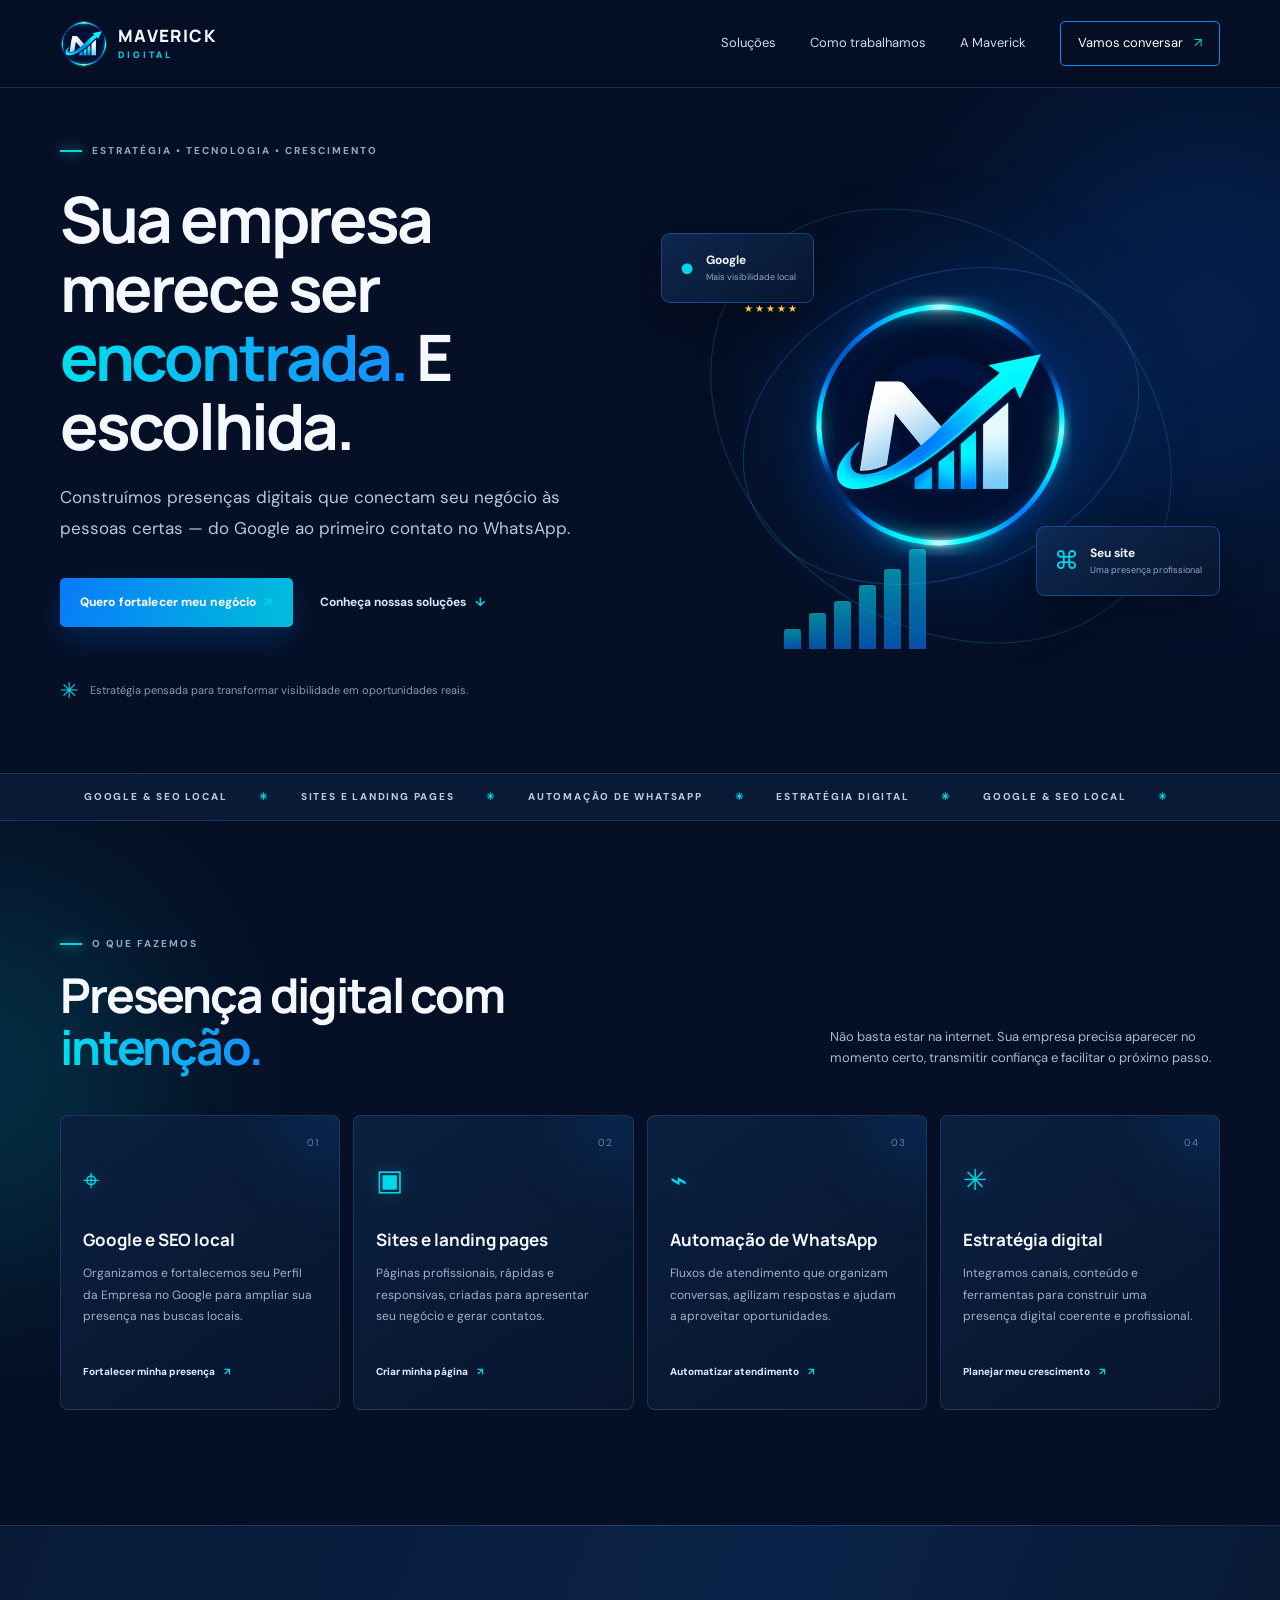
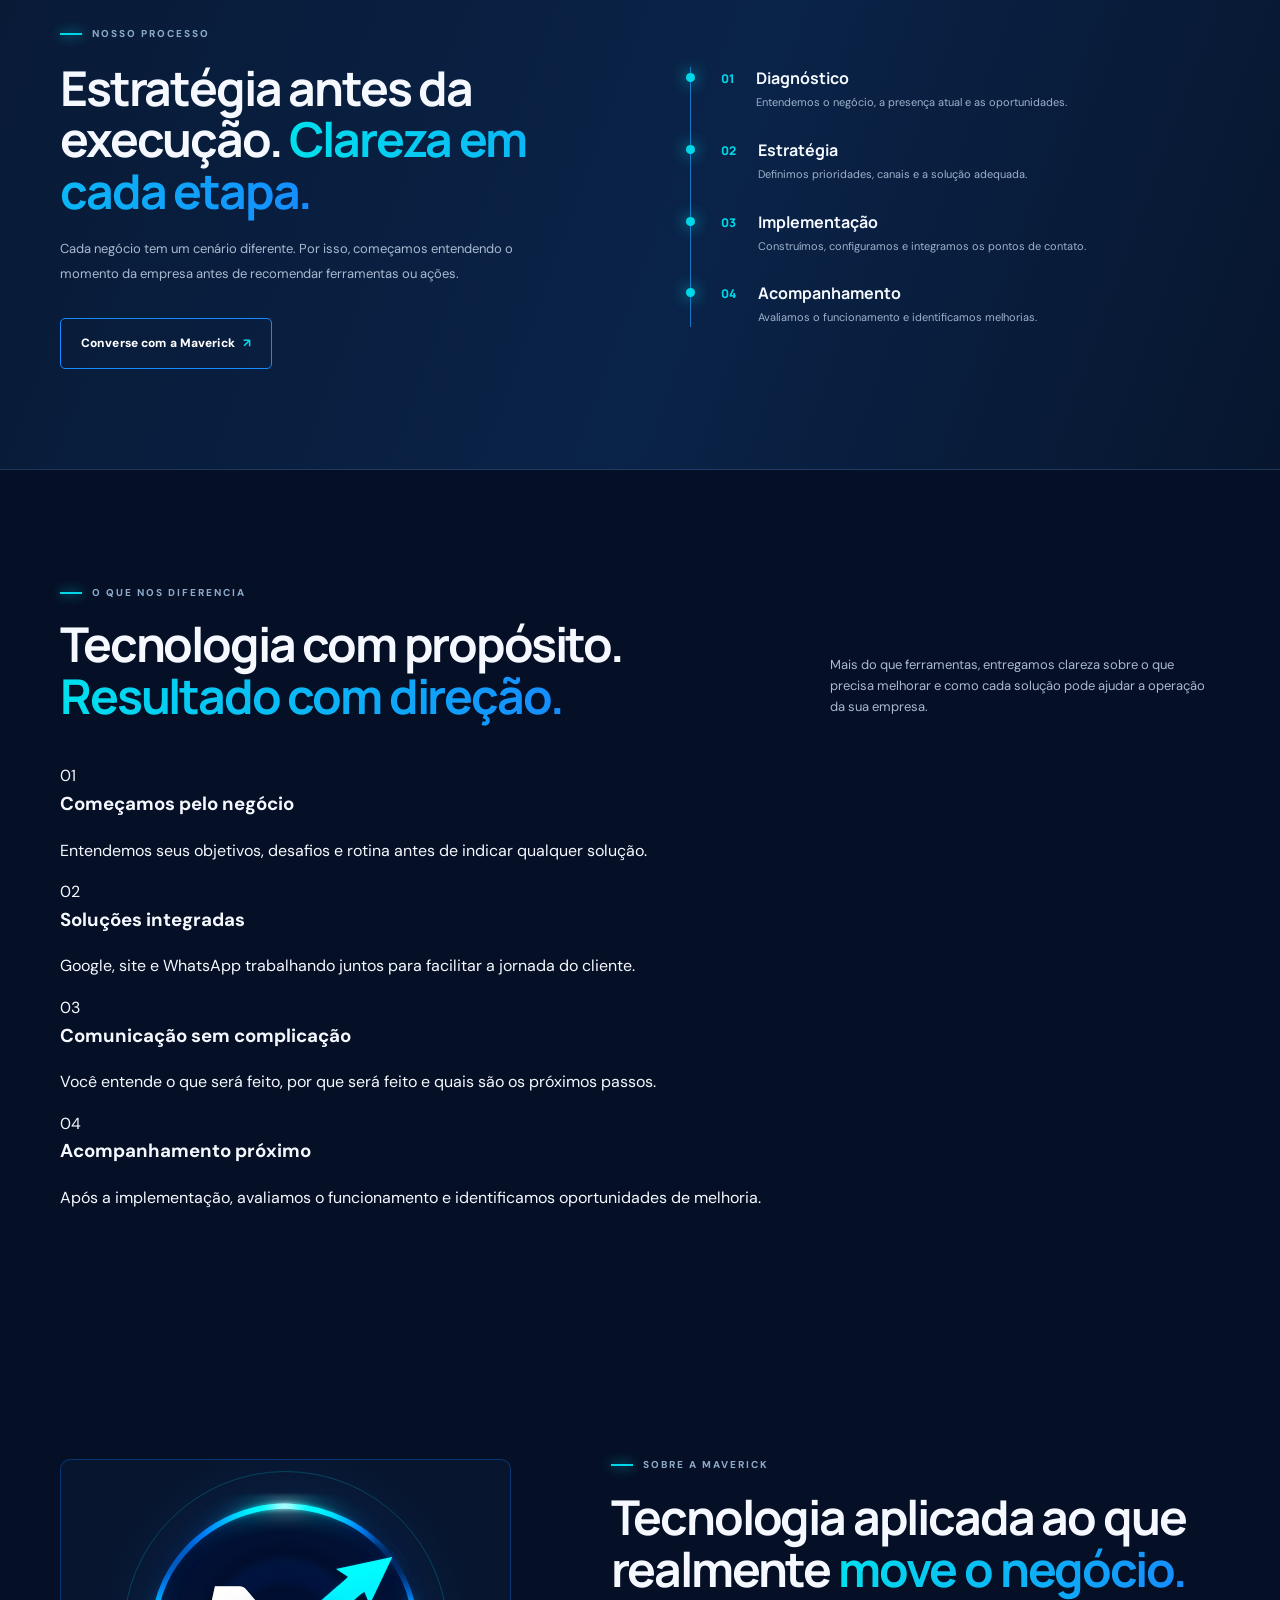
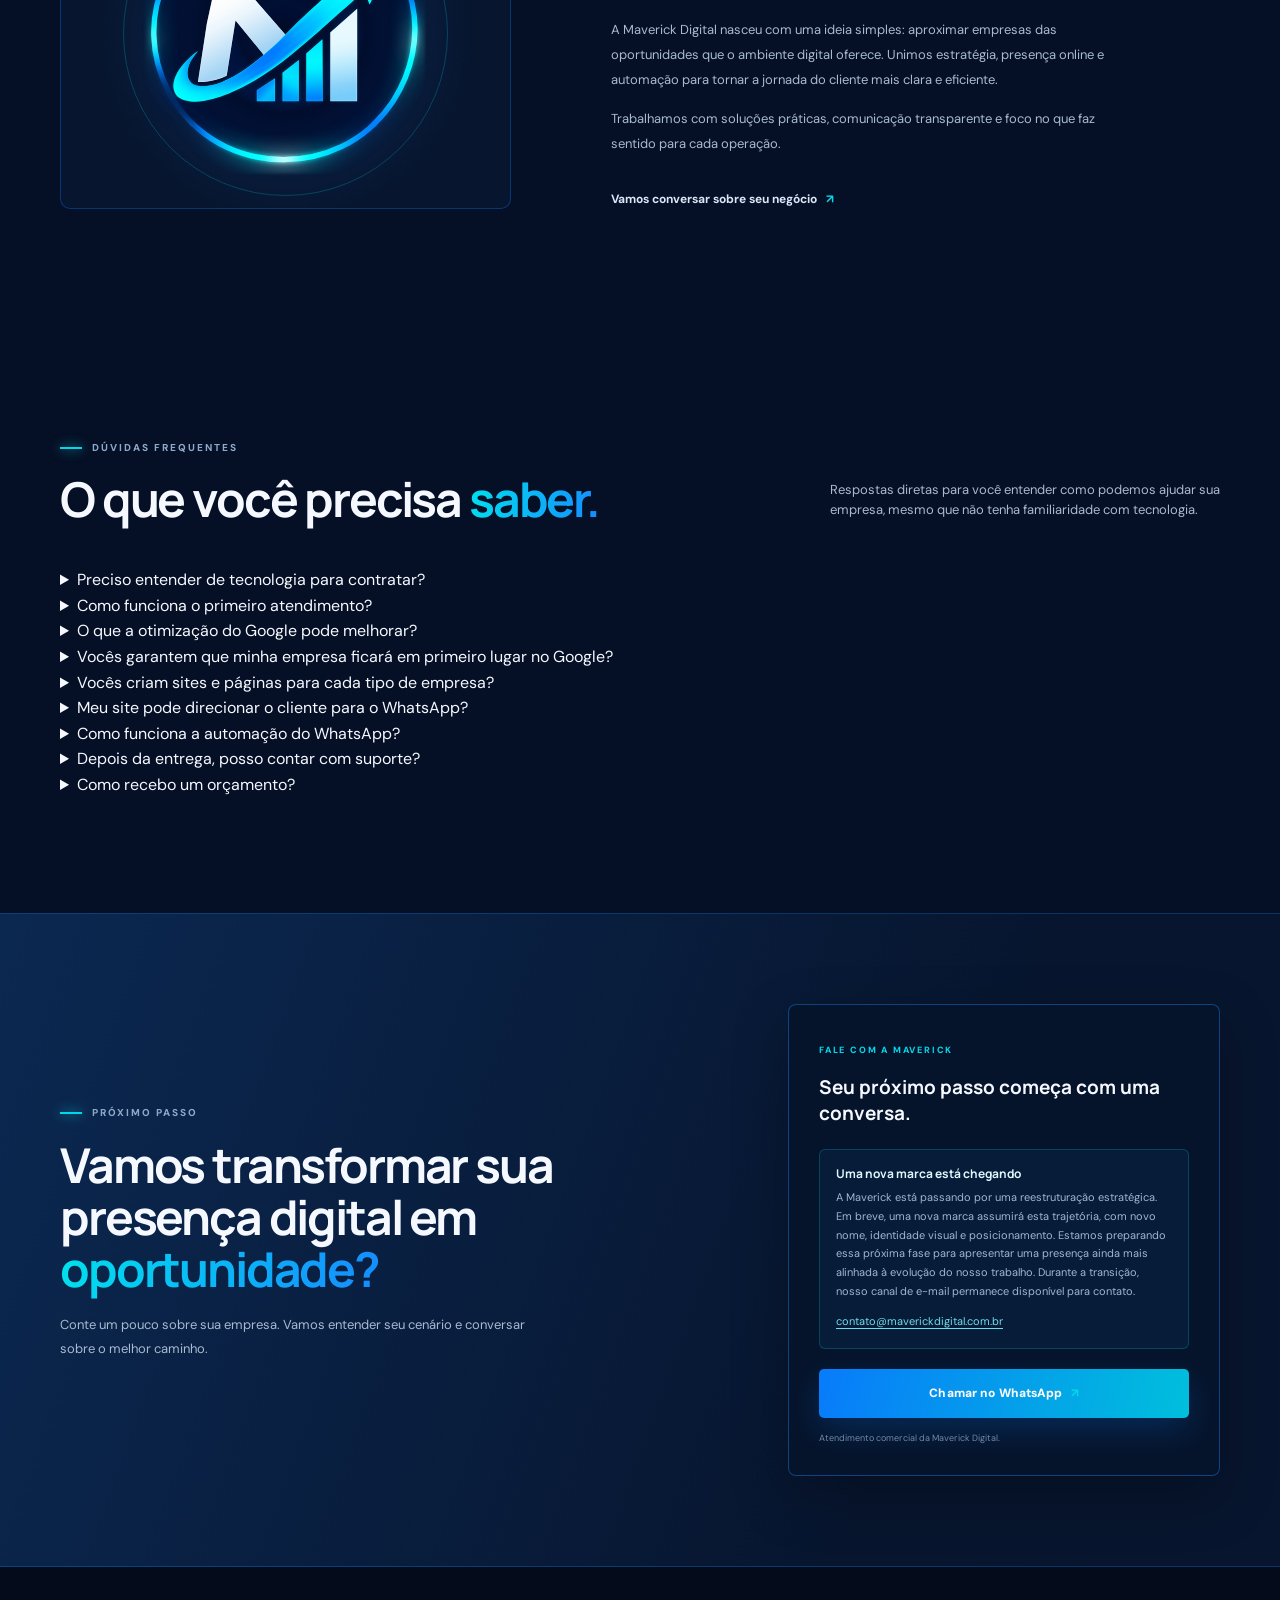
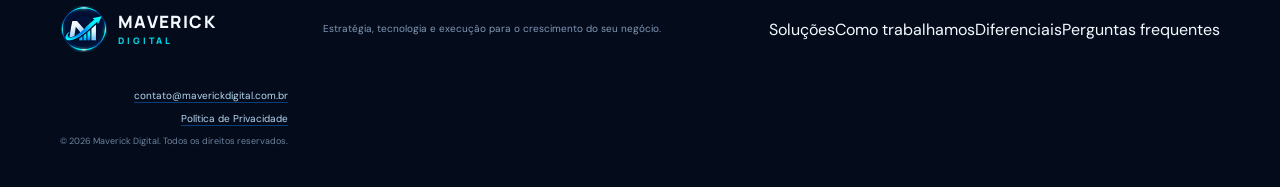
==== commit c9bdbe26: "Complete business landing page with FAQ and differentiators" ====
--- a/index.html
+++ b/index.html
@@ -11,8 +11,8 @@
   <meta property="og:locale" content="pt_BR">
   <meta property="og:site_name" content="Maverick Digital">
   <title>Maverick Digital | Estratégia, tecnologia e crescimento</title>
-  <link rel="icon" type="image/svg+xml" href="/assets/favicon.svg?v=3">
-  <link rel="shortcut icon" href="/assets/favicon.svg?v=3" type="image/svg+xml">
+  <link rel="icon" type="image/svg+xml" href="/assets/logo-maverick.svg?v=4">
+  <link rel="shortcut icon" href="/assets/logo-maverick.svg?v=4" type="image/svg+xml">
   <link rel="apple-touch-icon" href="/assets/logo-maverick.svg">
   <link rel="canonical" href="https://maverickdigital.com.br/">
   <meta property="og:url" content="https://maverickdigital.com.br/">
@@ -78,20 +78,47 @@
       </div>
     </div></section>
 
+    <section class="section section-wrap differentiators-section" id="diferenciais">
+      <div class="section-heading"><div><div class="eyebrow"><i></i> O QUE NOS DIFERENCIA</div><h2>Tecnologia com propósito. <span>Resultado com direção.</span></h2></div><p>Mais do que ferramentas, entregamos clareza sobre o que precisa melhorar e como cada solução pode ajudar a operação da sua empresa.</p></div>
+      <div class="differentiator-grid">
+        <article class="differentiator-card"><span>01</span><h3>Começamos pelo negócio</h3><p>Entendemos seus objetivos, desafios e rotina antes de indicar qualquer solução.</p></article>
+        <article class="differentiator-card"><span>02</span><h3>Soluções integradas</h3><p>Google, site e WhatsApp trabalhando juntos para facilitar a jornada do cliente.</p></article>
+        <article class="differentiator-card"><span>03</span><h3>Comunicação sem complicação</h3><p>Você entende o que será feito, por que será feito e quais são os próximos passos.</p></article>
+        <article class="differentiator-card"><span>04</span><h3>Acompanhamento próximo</h3><p>Após a implementação, avaliamos o funcionamento e identificamos oportunidades de melhoria.</p></article>
+      </div>
+    </section>
+
     <section class="section section-wrap about-section" id="sobre">
       <div class="about-visual"><img class="about-logo" src="/assets/logo-maverick.svg" alt="Logo Maverick Digital"></div>
       <div class="about-copy"><div class="eyebrow"><i></i> SOBRE A MAVERICK</div><h2>Tecnologia aplicada ao que realmente <span>move o negócio.</span></h2><p>A Maverick Digital nasceu com uma ideia simples: aproximar empresas das oportunidades que o ambiente digital oferece. Unimos estratégia, presença online e automação para tornar a jornada do cliente mais clara e eficiente.</p><p>Trabalhamos com soluções práticas, comunicação transparente e foco no que faz sentido para cada operação.</p><a class="text-link" href="#contato">Vamos conversar sobre seu negócio <span aria-hidden="true">↗</span></a></div>
     </section>
 
+    <section class="section section-wrap faq-section" id="perguntas">
+      <div class="section-heading"><div><div class="eyebrow"><i></i> DÚVIDAS FREQUENTES</div><h2>O que você precisa <span>saber.</span></h2></div><p>Respostas diretas para você entender como podemos ajudar sua empresa, mesmo que não tenha familiaridade com tecnologia.</p></div>
+      <div class="faq-list">
+        <details class="faq-item"><summary>Preciso entender de tecnologia para contratar?</summary><p>Não. Nosso trabalho é traduzir a tecnologia para a realidade da sua empresa. Explicamos as opções, recomendamos o que faz sentido e conduzimos a implementação com você.</p></details>
+        <details class="faq-item"><summary>Como funciona o primeiro atendimento?</summary><p>Começamos com uma conversa para entender seu negócio, seus objetivos e os principais desafios. A partir desse diagnóstico, apresentamos caminhos possíveis e uma proposta adequada à sua necessidade.</p></details>
+        <details class="faq-item"><summary>O que a otimização do Google pode melhorar?</summary><p>Um Perfil da Empresa no Google bem organizado ajuda clientes próximos a encontrar informações importantes, como serviços, localização, horários, fotos e formas de contato. Os resultados dependem também do mercado, da concorrência e da relevância do negócio.</p></details>
+        <details class="faq-item"><summary>Vocês garantem que minha empresa ficará em primeiro lugar no Google?</summary><p>Não. Nenhum profissional sério pode garantir posições específicas nas buscas. Nosso trabalho é melhorar a qualidade e a consistência da presença digital, seguindo boas práticas e acompanhando a evolução.</p></details>
+        <details class="faq-item"><summary>Vocês criam sites e páginas para cada tipo de empresa?</summary><p>Sim. Desenvolvemos sites institucionais e landing pages planejados conforme os objetivos, o público e a identidade de cada negócio, com navegação adaptada a celulares e computadores.</p></details>
+        <details class="faq-item"><summary>Meu site pode direcionar o cliente para o WhatsApp?</summary><p>Sim. Podemos integrar botões de contato e caminhos de atendimento para facilitar que o visitante tire dúvidas ou solicite um orçamento pelo WhatsApp.</p></details>
+        <details class="faq-item"><summary>Como funciona a automação do WhatsApp?</summary><p>É possível organizar etapas do atendimento, responder dúvidas frequentes, coletar informações iniciais e encaminhar cada conversa para a pessoa responsável. O fluxo é definido de acordo com a rotina da empresa e respeitando as regras da plataforma.</p></details>
+        <details class="faq-item"><summary>Depois da entrega, posso contar com suporte?</summary><p>Podemos combinar acompanhamento, manutenção e melhorias conforme o projeto. O escopo, a frequência e os valores são apresentados com clareza na proposta.</p></details>
+        <details class="faq-item"><summary>Como recebo um orçamento?</summary><p>Entre em contato pelo WhatsApp ou e-mail. Vamos entender o que sua empresa precisa e preparar uma proposta com etapas, entregáveis, prazos estimados e investimento.</p></details>
+      </div>
+    </section>
+
     <section class="contact-section" id="contato"><div class="section-wrap contact-inner">
       <div><div class="eyebrow"><i></i> PRÓXIMO PASSO</div><h2>Vamos transformar sua presença digital em <span>oportunidade?</span></h2><p>Conte um pouco sobre sua empresa. Vamos entender seu cenário e conversar sobre o melhor caminho.</p></div>
       <div class="contact-panel"><span class="panel-kicker">FALE COM A MAVERICK</span><h3>Seu próximo passo começa com uma conversa.</h3>
-        <div class="channel-update"><strong>Uma nova marca está chegando</strong><p>A Maverick está passando por uma reestruturação estratégica. Em breve, uma nova marca assumirá esta trajetória, com novo nome, identidade visual e posicionamento. Estamos preparando essa próxima fase para apresentar uma presença ainda mais alinhada à evolução do nosso trabalho. Durante a transição, nosso canal de e-mail permanece disponível para contato.</p><a href="mailto:contato@maverickdigital.com.br">contato@maverickdigital.com.br</a></div><a class="button button-primary button-wide" href="https://wa.me/5562993957239?text=Ol%C3%A1%2C%20Maverick!%20Quero%20conversar%20sobre%20a%20presen%C3%A7a%20digital%20da%20minha%20empresa." target="_blank" rel="noopener">Chamar no WhatsApp <span aria-hidden="true">↗</span></a><small>Atendimento comercial da Maverick Digital.</small>\n        </div>
+        <div class="channel-update"><strong>Uma nova marca está chegando</strong><p>A Maverick está passando por uma reestruturação estratégica. Em breve, uma nova marca assumirá esta trajetória, com novo nome, identidade visual e posicionamento. Estamos preparando essa próxima fase para apresentar uma presença ainda mais alinhada à evolução do nosso trabalho. Durante a transição, nosso canal de e-mail permanece disponível para contato.</p><a href="mailto:contato@maverickdigital.com.br">contato@maverickdigital.com.br</a></div><a class="button button-primary button-wide" href="https://wa.me/5562993957239?text=Ol%C3%A1%2C%20Maverick!%20Quero%20conversar%20sobre%20a%20presen%C3%A7a%20digital%20da%20minha%20empresa." target="_blank" rel="noopener">Chamar no WhatsApp <span aria-hidden="true">↗</span></a><small>Atendimento comercial da Maverick Digital.</small>
+        </div>
     </div></section>
   </main>
   <footer class="footer"><div class="section-wrap footer-inner">
     <a class="brand" href="#inicio"><span class="brand-mark"><img src="/assets/logo-maverick.svg" alt=""></span><span class="brand-name">MAVERICK<span>DIGITAL</span></span></a>
     <p>Estratégia, tecnologia e execução para o crescimento do seu negócio.</p>
+    <nav class="footer-nav" aria-label="Navegação do rodapé"><a href="#solucoes">Soluções</a><a href="#metodo">Como trabalhamos</a><a href="#diferenciais">Diferenciais</a><a href="#perguntas">Perguntas frequentes</a></nav>
     <div class="footer-contact"><a href="mailto:contato@maverickdigital.com.br">contato@maverickdigital.com.br</a><a href="/politica-de-privacidade.html">Política de Privacidade</a><span class="copyright">© <span id="year">2026</span> Maverick Digital. Todos os direitos reservados.</span></div>
   </div></footer>
   <script src="/script.js"></script>
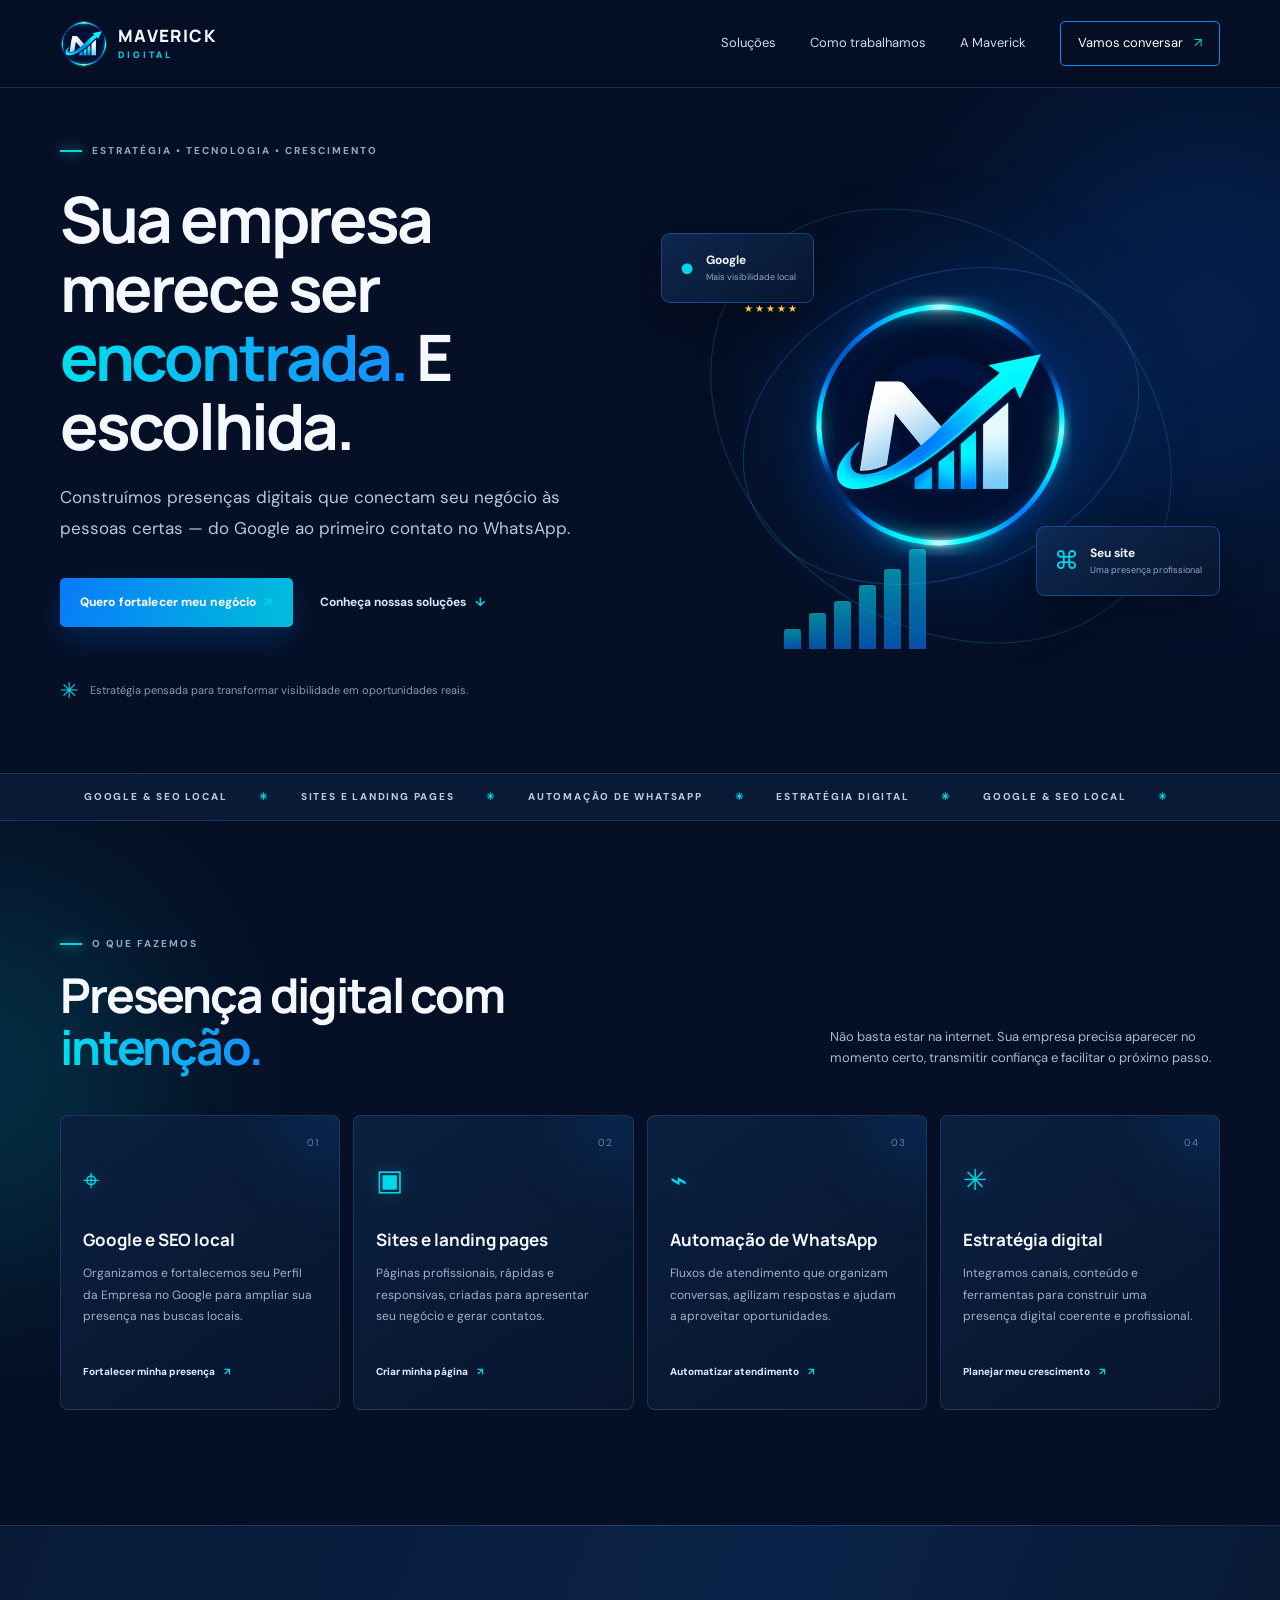
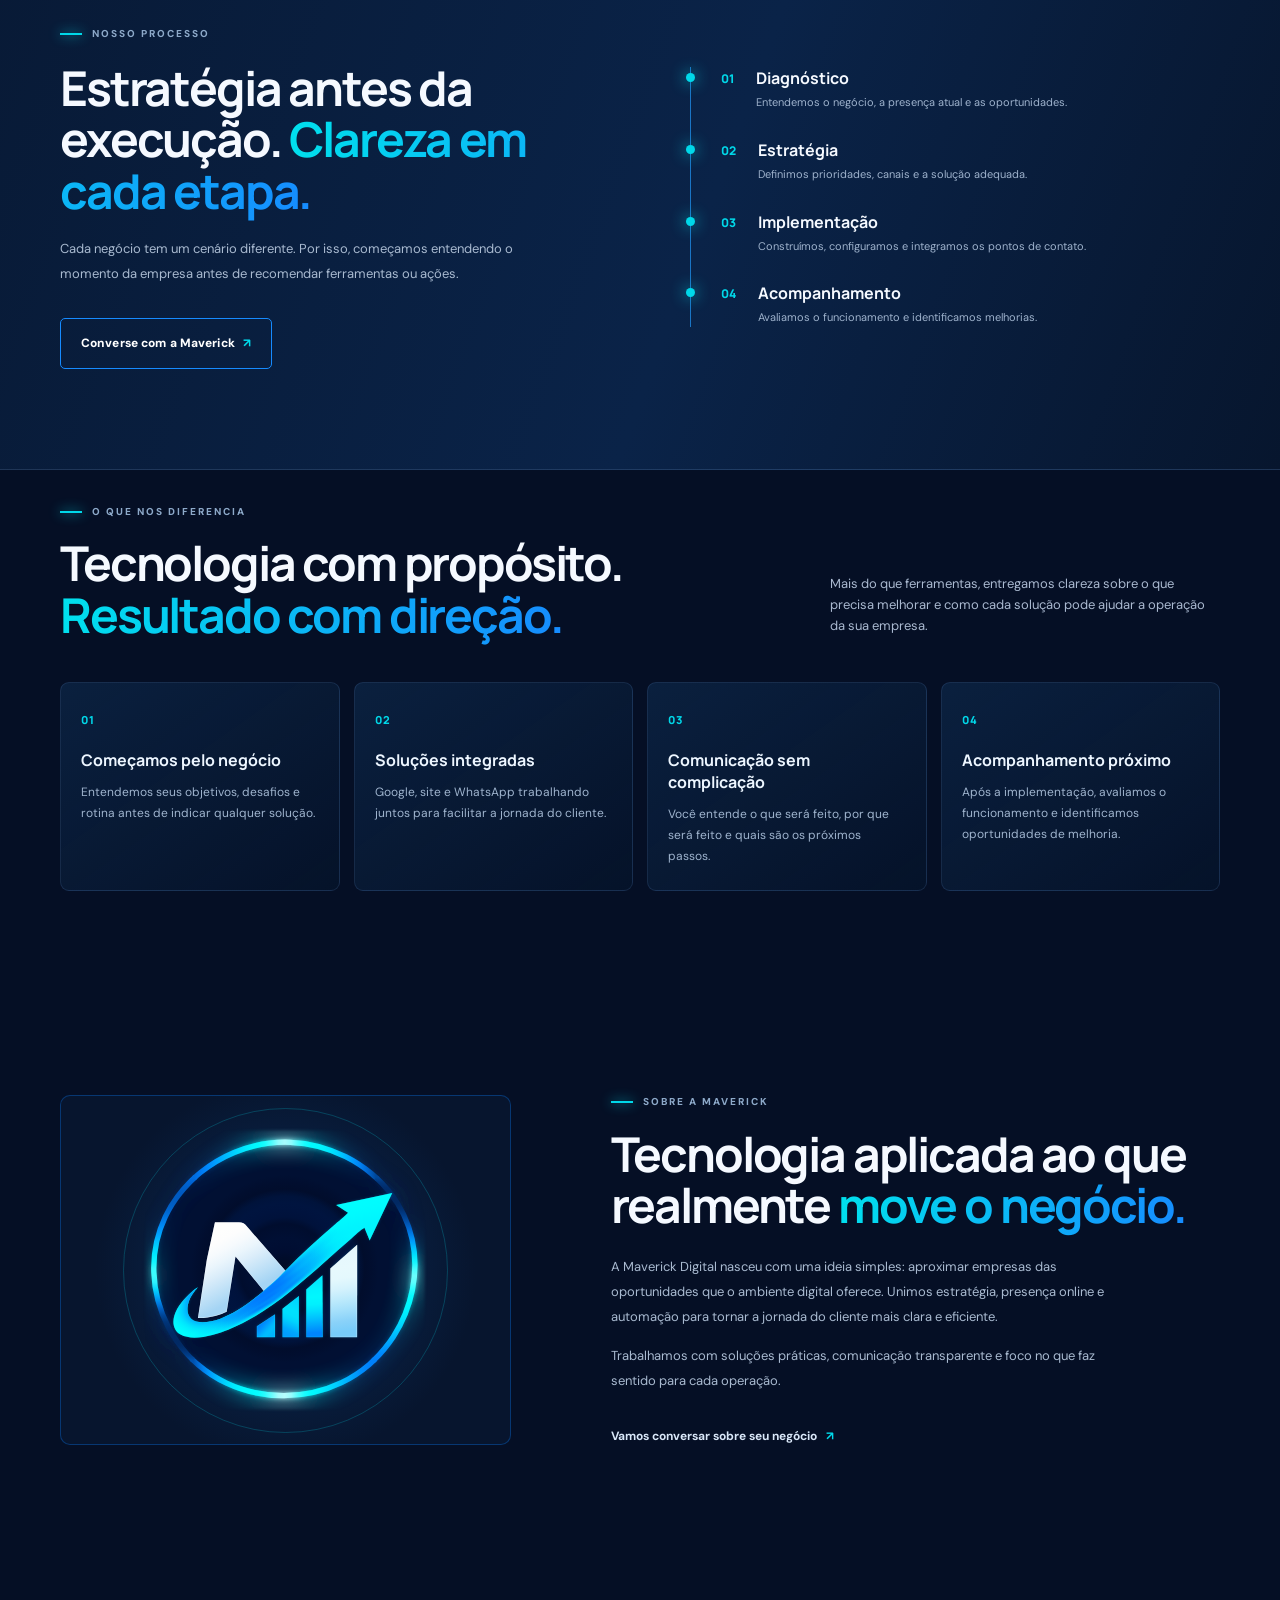
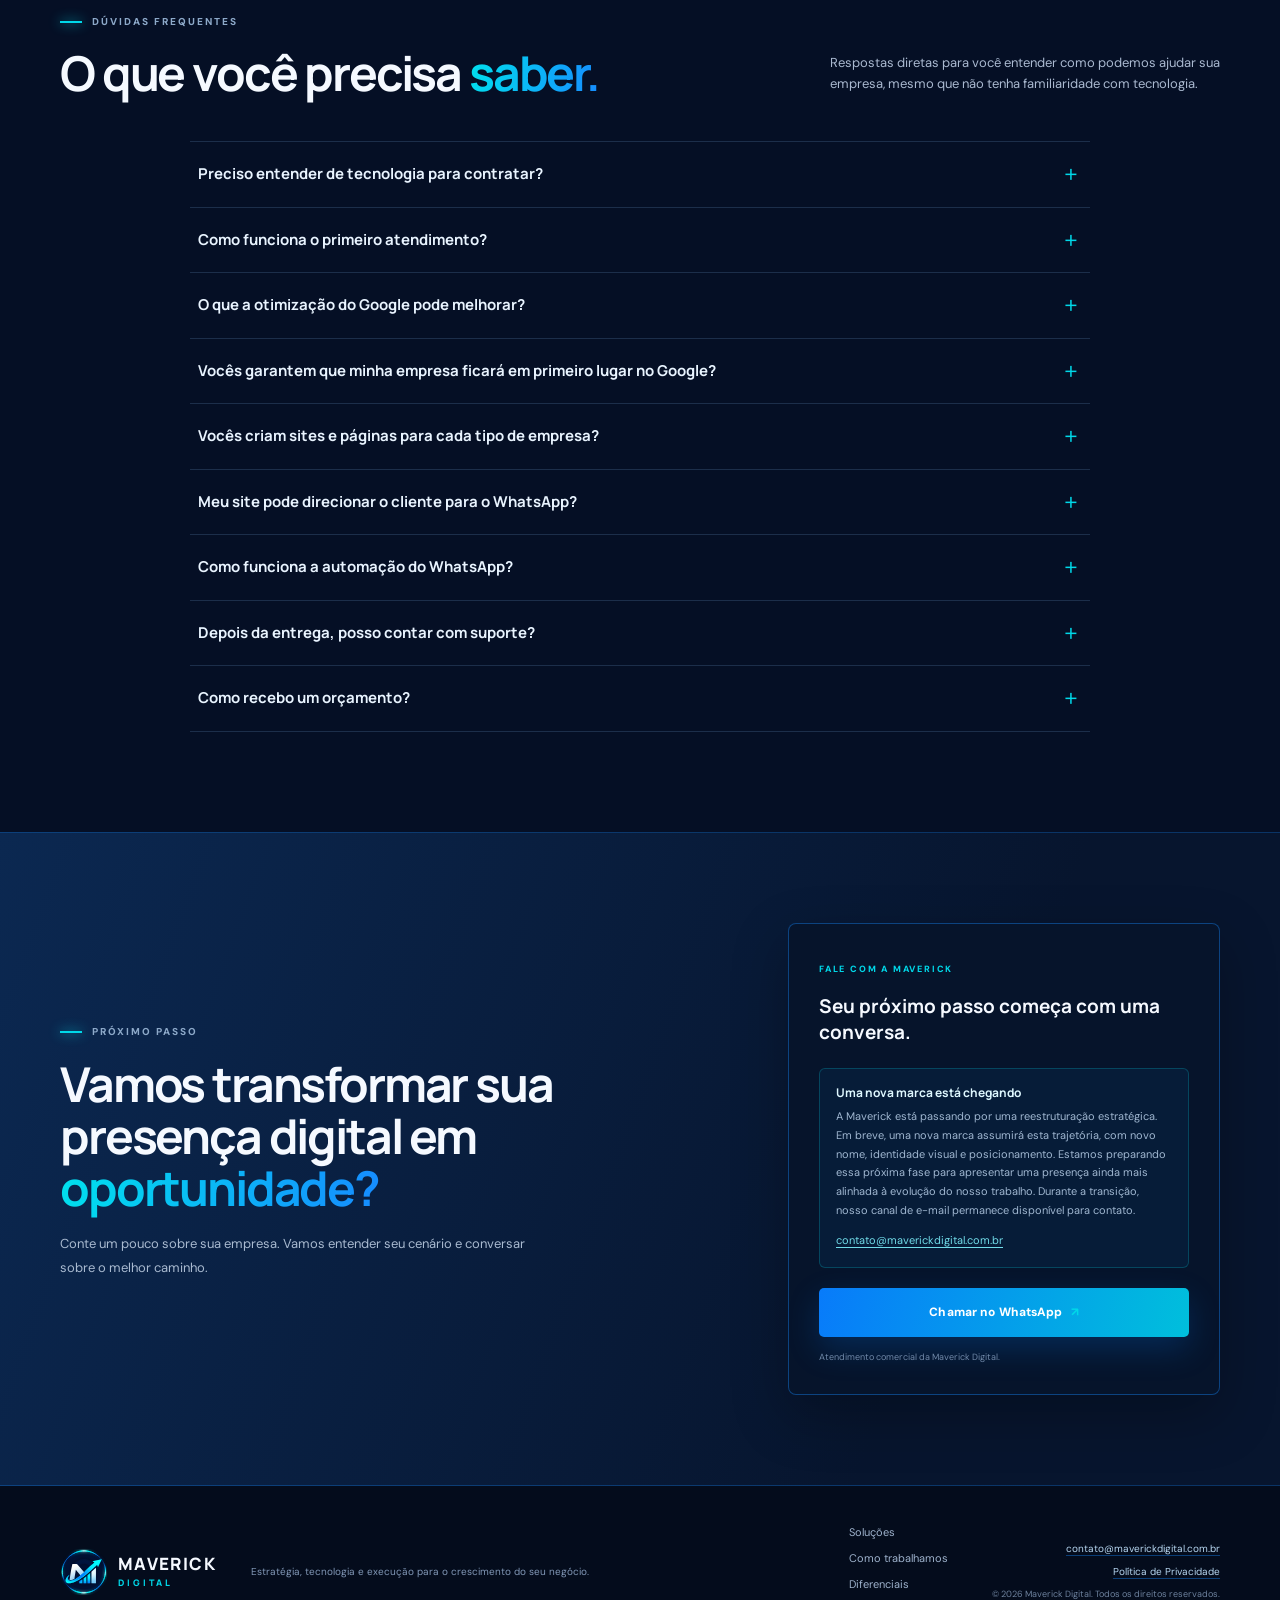
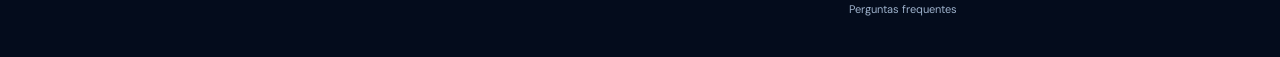
==== commit 73242f1c: "Add social sharing image and Apple touch icon metadata" ====
--- a/index.html
+++ b/index.html
@@ -13,7 +13,11 @@
   <title>Maverick Digital | Estratégia, tecnologia e crescimento</title>
   <link rel="icon" type="image/svg+xml" href="/assets/logo-maverick.svg?v=4">
   <link rel="shortcut icon" href="/assets/logo-maverick.svg?v=4" type="image/svg+xml">
-  <link rel="apple-touch-icon" href="/assets/logo-maverick.svg">
+  <link rel="apple-touch-icon" href="/assets/apple-touch-icon.png">
+  <meta property="og:image" content="https://maverickdigital.com.br/assets/og-maverick.png">
+  <meta property="og:image:width" content="1200">
+  <meta property="og:image:height" content="630">
+  <meta name="twitter:image" content="https://maverickdigital.com.br/assets/og-maverick.png">
   <link rel="canonical" href="https://maverickdigital.com.br/">
   <meta property="og:url" content="https://maverickdigital.com.br/">
   <meta name="twitter:card" content="summary">
--- a/styles.css
+++ b/styles.css
@@ -123,3 +123,29 @@
 .channel-update strong{display:block;color:#dff8ff;font:700 12px var(--display);margin-bottom:6px}
 .channel-update p{font-size:11px;line-height:1.7;color:#9fb6d0;margin:0 0 7px}
 .channel-update a{font-size:11px;color:#71dce9;text-decoration:underline;text-underline-offset:3px}
+
+
+/* Conteúdo comercial complementar: diferenciais, FAQ e navegação institucional */
+.differentiators-section{padding-top:34px;padding-bottom:88px}
+.differentiator-grid{display:grid;grid-template-columns:repeat(4,minmax(0,1fr));gap:14px;margin-top:34px}
+.differentiator-card{padding:23px 20px;border:1px solid rgba(111,164,220,.16);border-radius:9px;background:linear-gradient(145deg,rgba(12,35,67,.86),rgba(5,20,43,.72));min-width:0}
+.differentiator-card>span{display:inline-flex;color:var(--cyan);font:800 11px var(--display);letter-spacing:.12em;margin-bottom:23px}
+.differentiator-card h3{font:700 16px var(--display);line-height:1.35;color:#edf6ff;margin:0 0 10px}
+.differentiator-card p{font-size:12px;line-height:1.75;color:#9fb4ce;margin:0}
+.faq-section{padding-top:52px;padding-bottom:100px}
+.faq-list{max-width:900px;margin:36px auto 0;border-top:1px solid rgba(122,169,218,.2)}
+.faq-item{border-bottom:1px solid rgba(122,169,218,.2);padding:0 4px}
+.faq-item summary{position:relative;list-style:none;cursor:pointer;padding:21px 42px 21px 4px;color:#e9f4ff;font:700 15px var(--display);line-height:1.5}
+.faq-item summary::-webkit-details-marker{display:none}
+.faq-item summary::after{content:"+";position:absolute;right:8px;top:50%;translate:0 -50%;color:var(--cyan);font-size:24px;font-weight:400}
+.faq-item[open] summary::after{content:"−"}
+.faq-item p{max-width:790px;margin:0;padding:0 36px 22px 4px;color:#a9bdd5;font-size:13px;line-height:1.85}
+.footer-nav{display:flex;flex-direction:column;gap:8px;align-items:flex-start;font-size:11px}
+.footer-nav a{color:#9eb2cc;text-decoration:none;transition:color .2s}
+.footer-nav a:hover{color:var(--cyan)}
+@media(max-width:900px){.differentiator-grid{grid-template-columns:repeat(2,minmax(0,1fr))}}
+@media(max-width:680px){.differentiators-section{padding-top:20px;padding-bottom:62px}.differentiator-grid{gap:10px;margin-top:24px}.differentiator-card{padding:18px 15px}.differentiator-card>span{margin-bottom:15px}.differentiator-card h3{font-size:14px}.differentiator-card p{font-size:11px}.faq-section{padding-top:34px;padding-bottom:70px}.faq-item summary{font-size:14px;padding-top:18px;padding-bottom:18px}.footer-nav{gap:9px}}
+
+.footer-inner{grid-template-columns:auto minmax(180px,1fr) auto auto}
+@media(max-width:900px){.footer-inner{grid-template-columns:auto minmax(150px,1fr) auto}.footer-nav{grid-column:2;grid-row:2}}
+@media(max-width:680px){.footer-inner{grid-template-columns:1fr}.footer-nav{grid-column:auto;grid-row:auto}}
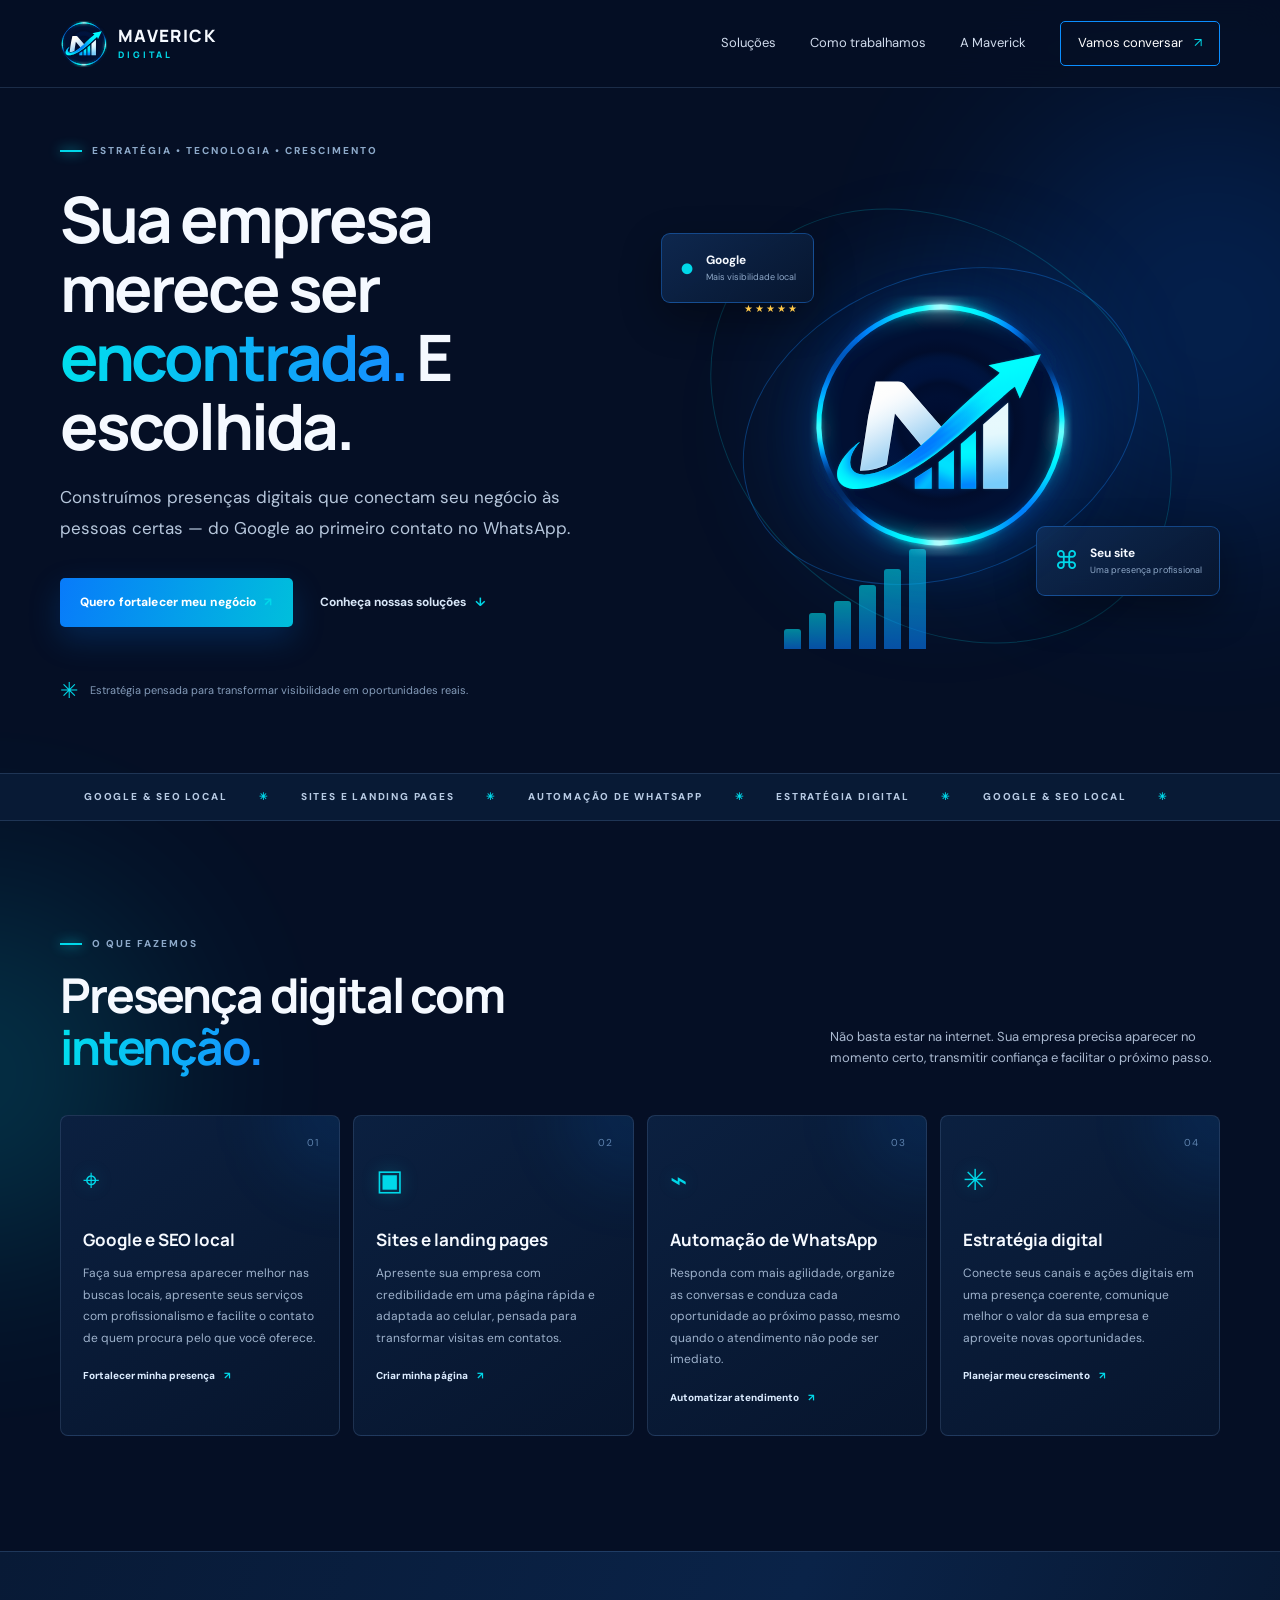
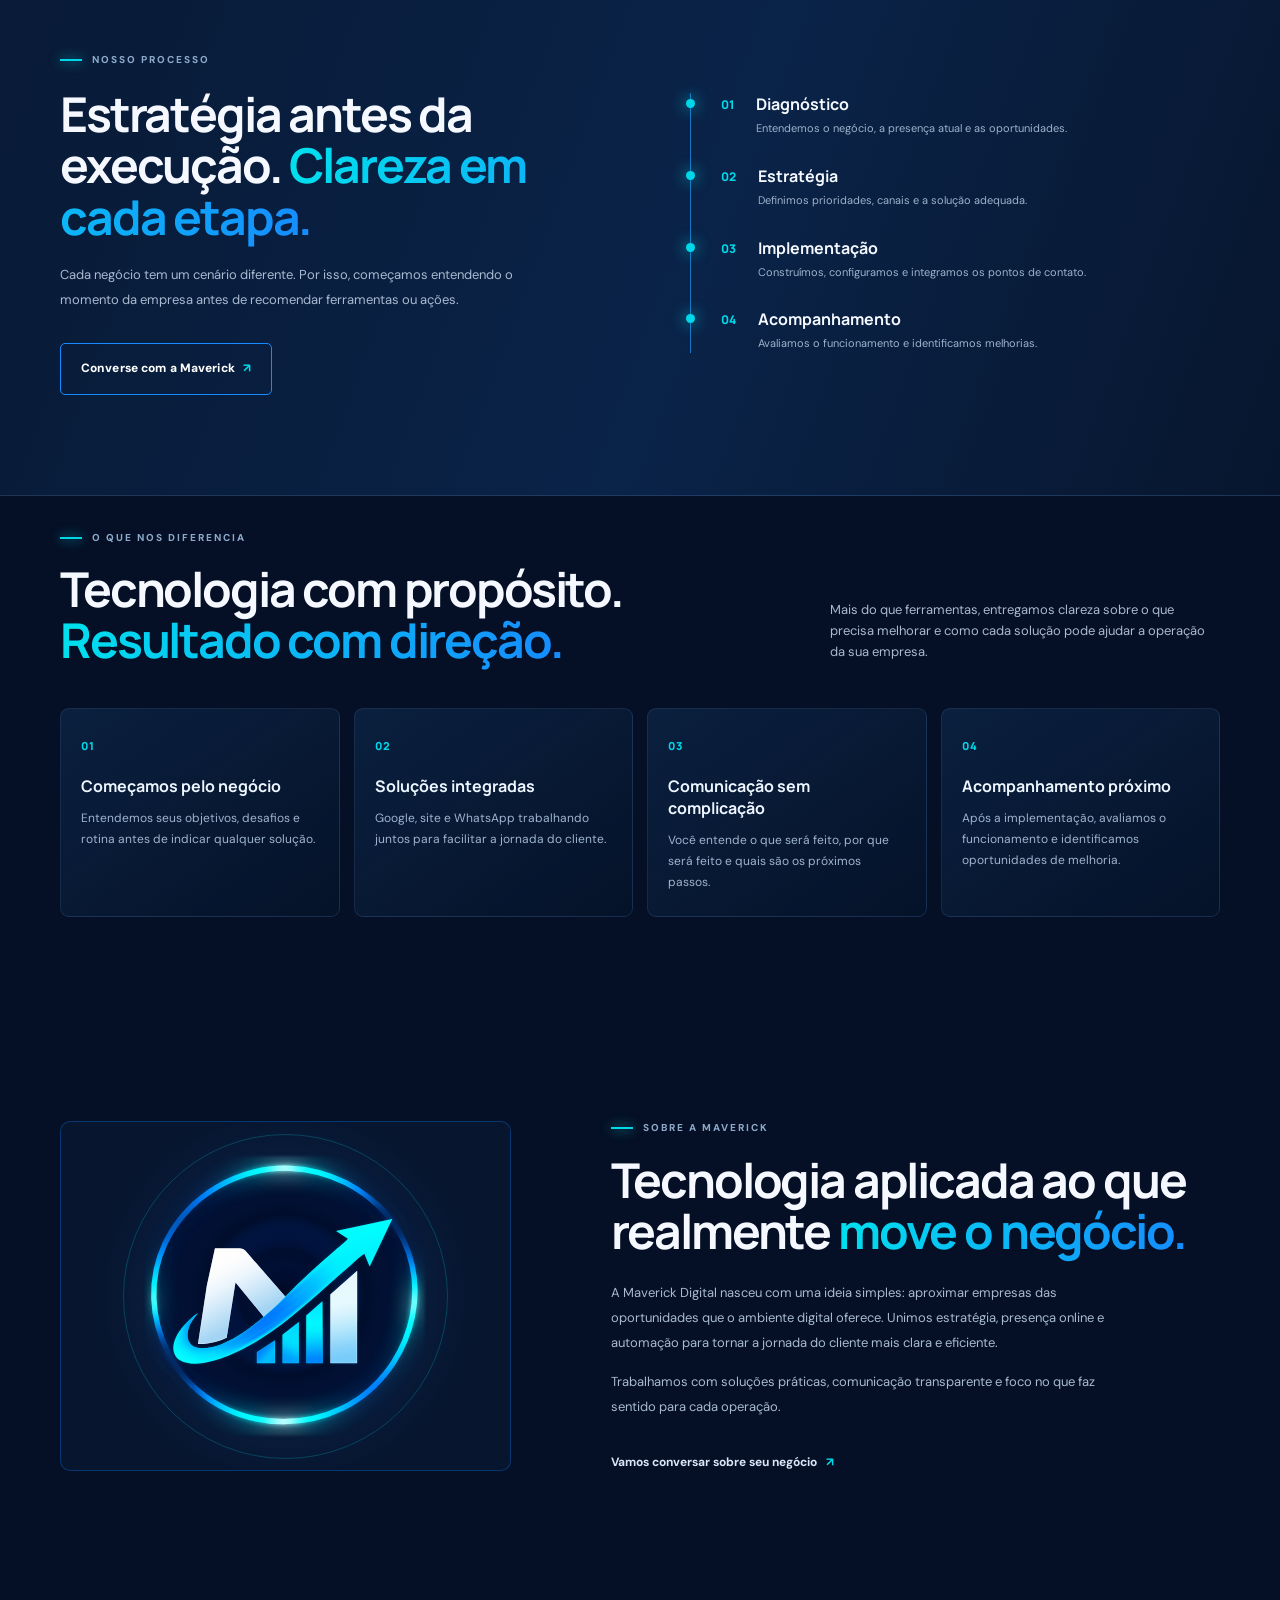
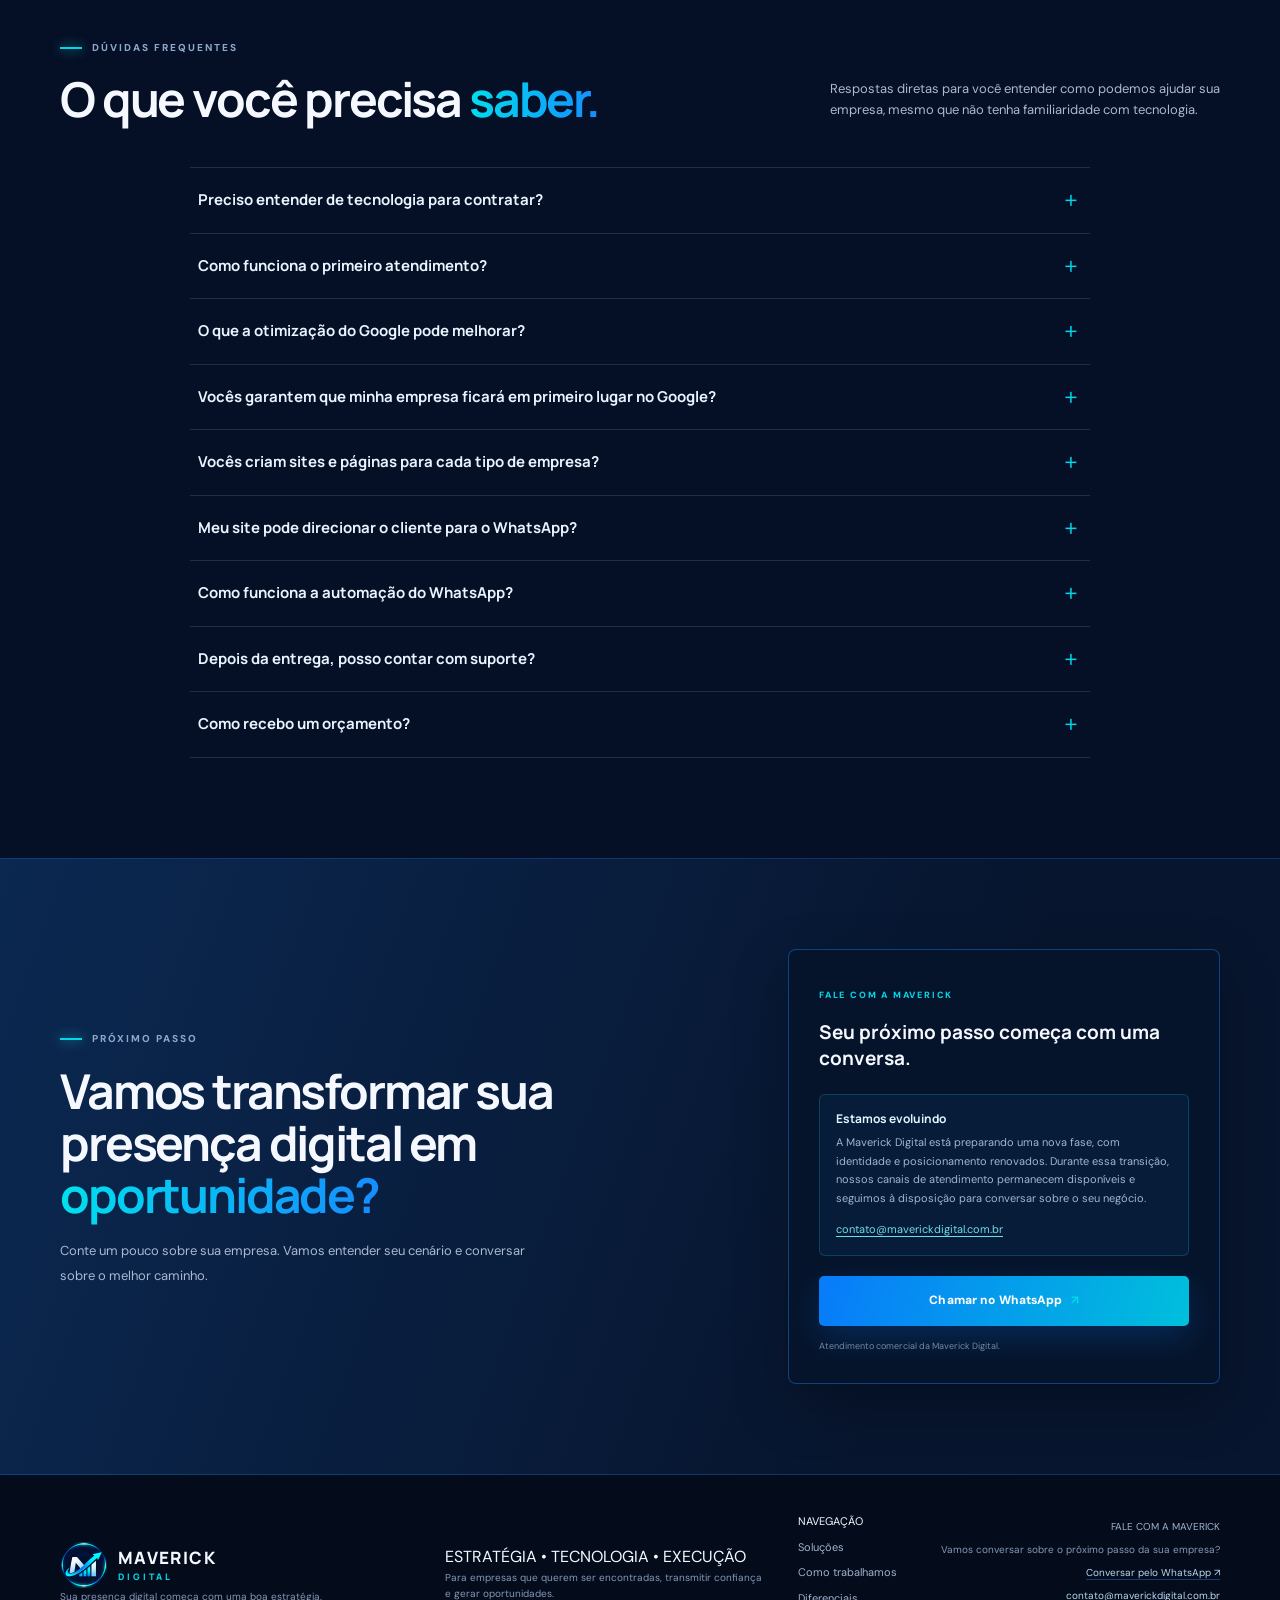
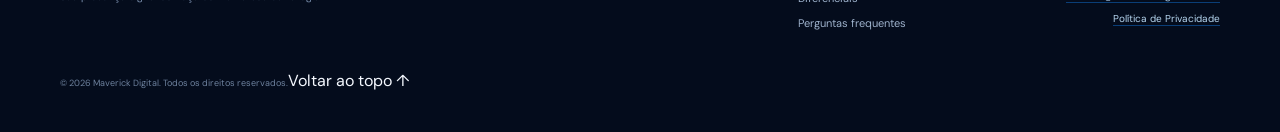
==== commit 7b9eca85: "Refine service copy, transition message and commercial footer" ====
--- a/index.html
+++ b/index.html
@@ -13,10 +13,12 @@
   <title>Maverick Digital | Estratégia, tecnologia e crescimento</title>
   <link rel="icon" type="image/svg+xml" href="/assets/logo-maverick.svg?v=4">
   <link rel="shortcut icon" href="/assets/logo-maverick.svg?v=4" type="image/svg+xml">
-  <link rel="apple-touch-icon" href="/assets/apple-touch-icon.png">
+
+  <link rel="apple-touch-icon" sizes="180x180" href="/assets/apple-touch-icon.png">
   <meta property="og:image" content="https://maverickdigital.com.br/assets/og-maverick.png">
   <meta property="og:image:width" content="1200">
   <meta property="og:image:height" content="630">
+  <meta property="og:image:type" content="image/png">
   <meta name="twitter:image" content="https://maverickdigital.com.br/assets/og-maverick.png">
   <link rel="canonical" href="https://maverickdigital.com.br/">
   <meta property="og:url" content="https://maverickdigital.com.br/">
@@ -65,10 +67,10 @@
     <section class="section section-wrap" id="solucoes">
       <div class="section-heading"><div><div class="eyebrow"><i></i> O QUE FAZEMOS</div><h2>Presença digital com <span>intenção.</span></h2></div><p>Não basta estar na internet. Sua empresa precisa aparecer no momento certo, transmitir confiança e facilitar o próximo passo.</p></div>
       <div class="service-grid">
-        <article class="service-card"><div class="service-number">01</div><div class="service-icon" aria-hidden="true">⌖</div><h3>Google e SEO local</h3><p>Organizamos e fortalecemos seu Perfil da Empresa no Google para ampliar sua presença nas buscas locais.</p><a href="#contato" class="card-link">Fortalecer minha presença <span aria-hidden="true">↗</span></a></article>
-        <article class="service-card"><div class="service-number">02</div><div class="service-icon" aria-hidden="true">▣</div><h3>Sites e landing pages</h3><p>Páginas profissionais, rápidas e responsivas, criadas para apresentar seu negócio e gerar contatos.</p><a href="#contato" class="card-link">Criar minha página <span aria-hidden="true">↗</span></a></article>
-        <article class="service-card"><div class="service-number">03</div><div class="service-icon" aria-hidden="true">⌁</div><h3>Automação de WhatsApp</h3><p>Fluxos de atendimento que organizam conversas, agilizam respostas e ajudam a aproveitar oportunidades.</p><a href="#contato" class="card-link">Automatizar atendimento <span aria-hidden="true">↗</span></a></article>
-        <article class="service-card"><div class="service-number">04</div><div class="service-icon" aria-hidden="true">✳</div><h3>Estratégia digital</h3><p>Integramos canais, conteúdo e ferramentas para construir uma presença digital coerente e profissional.</p><a href="#contato" class="card-link">Planejar meu crescimento <span aria-hidden="true">↗</span></a></article>
+        <article class="service-card"><div class="service-number">01</div><div class="service-icon" aria-hidden="true">⌖</div><h3>Google e SEO local</h3><p>Faça sua empresa aparecer melhor nas buscas locais, apresente seus serviços com profissionalismo e facilite o contato de quem procura pelo que você oferece.</p><a href="#contato" class="card-link">Fortalecer minha presença <span aria-hidden="true">↗</span></a></article>
+        <article class="service-card"><div class="service-number">02</div><div class="service-icon" aria-hidden="true">▣</div><h3>Sites e landing pages</h3><p>Apresente sua empresa com credibilidade em uma página rápida e adaptada ao celular, pensada para transformar visitas em contatos.</p><a href="#contato" class="card-link">Criar minha página <span aria-hidden="true">↗</span></a></article>
+        <article class="service-card"><div class="service-number">03</div><div class="service-icon" aria-hidden="true">⌁</div><h3>Automação de WhatsApp</h3><p>Responda com mais agilidade, organize as conversas e conduza cada oportunidade ao próximo passo, mesmo quando o atendimento não pode ser imediato.</p><a href="#contato" class="card-link">Automatizar atendimento <span aria-hidden="true">↗</span></a></article>
+        <article class="service-card"><div class="service-number">04</div><div class="service-icon" aria-hidden="true">✳</div><h3>Estratégia digital</h3><p>Conecte seus canais e ações digitais em uma presença coerente, comunique melhor o valor da sua empresa e aproveite novas oportunidades.</p><a href="#contato" class="card-link">Planejar meu crescimento <span aria-hidden="true">↗</span></a></article>
       </div>
     </section>
 
@@ -115,15 +117,19 @@
     <section class="contact-section" id="contato"><div class="section-wrap contact-inner">
       <div><div class="eyebrow"><i></i> PRÓXIMO PASSO</div><h2>Vamos transformar sua presença digital em <span>oportunidade?</span></h2><p>Conte um pouco sobre sua empresa. Vamos entender seu cenário e conversar sobre o melhor caminho.</p></div>
       <div class="contact-panel"><span class="panel-kicker">FALE COM A MAVERICK</span><h3>Seu próximo passo começa com uma conversa.</h3>
-        <div class="channel-update"><strong>Uma nova marca está chegando</strong><p>A Maverick está passando por uma reestruturação estratégica. Em breve, uma nova marca assumirá esta trajetória, com novo nome, identidade visual e posicionamento. Estamos preparando essa próxima fase para apresentar uma presença ainda mais alinhada à evolução do nosso trabalho. Durante a transição, nosso canal de e-mail permanece disponível para contato.</p><a href="mailto:contato@maverickdigital.com.br">contato@maverickdigital.com.br</a></div><a class="button button-primary button-wide" href="https://wa.me/5562993957239?text=Ol%C3%A1%2C%20Maverick!%20Quero%20conversar%20sobre%20a%20presen%C3%A7a%20digital%20da%20minha%20empresa." target="_blank" rel="noopener">Chamar no WhatsApp <span aria-hidden="true">↗</span></a><small>Atendimento comercial da Maverick Digital.</small>
+        <div class="channel-update"><strong>Estamos evoluindo</strong><p>A Maverick Digital está preparando uma nova fase, com identidade e posicionamento renovados. Durante essa transição, nossos canais de atendimento permanecem disponíveis e seguimos à disposição para conversar sobre o seu negócio.</p><a href="mailto:contato@maverickdigital.com.br">contato@maverickdigital.com.br</a></div><a class="button button-primary button-wide" href="https://wa.me/5562993957239?text=Ol%C3%A1%2C%20Maverick!%20Quero%20conversar%20sobre%20a%20presen%C3%A7a%20digital%20da%20minha%20empresa." target="_blank" rel="noopener">Chamar no WhatsApp <span aria-hidden="true">↗</span></a><small>Atendimento comercial da Maverick Digital.</small>
         </div>
     </div></section>
   </main>
   <footer class="footer"><div class="section-wrap footer-inner">
-    <a class="brand" href="#inicio"><span class="brand-mark"><img src="/assets/logo-maverick.svg" alt=""></span><span class="brand-name">MAVERICK<span>DIGITAL</span></span></a>
-    <p>Estratégia, tecnologia e execução para o crescimento do seu negócio.</p>
-    <nav class="footer-nav" aria-label="Navegação do rodapé"><a href="#solucoes">Soluções</a><a href="#metodo">Como trabalhamos</a><a href="#diferenciais">Diferenciais</a><a href="#perguntas">Perguntas frequentes</a></nav>
-    <div class="footer-contact"><a href="mailto:contato@maverickdigital.com.br">contato@maverickdigital.com.br</a><a href="/politica-de-privacidade.html">Política de Privacidade</a><span class="copyright">© <span id="year">2026</span> Maverick Digital. Todos os direitos reservados.</span></div>
+    <div class="footer-brand">
+      <a class="brand" href="#inicio" aria-label="Maverick Digital, voltar ao início"><span class="brand-mark"><img src="/assets/logo-maverick.svg" alt=""></span><span class="brand-name">MAVERICK<span>DIGITAL</span></span></a>
+      <p class="footer-tagline">Sua presença digital começa com uma boa estratégia.</p>
+    </div>
+    <div class="footer-positioning"><span class="footer-label">ESTRATÉGIA • TECNOLOGIA • EXECUÇÃO</span><p>Para empresas que querem ser encontradas, transmitir confiança e gerar oportunidades.</p></div>
+    <nav class="footer-nav" aria-label="Navegação do rodapé"><span class="footer-label">NAVEGAÇÃO</span><a href="#solucoes">Soluções</a><a href="#metodo">Como trabalhamos</a><a href="#diferenciais">Diferenciais</a><a href="#perguntas">Perguntas frequentes</a></nav>
+    <div class="footer-contact"><span class="footer-label">FALE COM A MAVERICK</span><p>Vamos conversar sobre o próximo passo da sua empresa?</p><a class="footer-cta" href="https://wa.me/5562993957239?text=Ol%C3%A1%2C%20Maverick!%20Quero%20conversar%20sobre%20a%20presen%C3%A7a%20digital%20da%20minha%20empresa." target="_blank" rel="noopener">Conversar pelo WhatsApp <span aria-hidden="true">↗</span></a><a href="mailto:contato@maverickdigital.com.br">contato@maverickdigital.com.br</a><a href="/politica-de-privacidade.html">Política de Privacidade</a></div>
+    <div class="footer-bottom"><span class="copyright">© <span id="year">2026</span> Maverick Digital. Todos os direitos reservados.</span><a href="#inicio">Voltar ao topo ↑</a></div>
   </div></footer>
   <script src="/script.js"></script>
 </body>
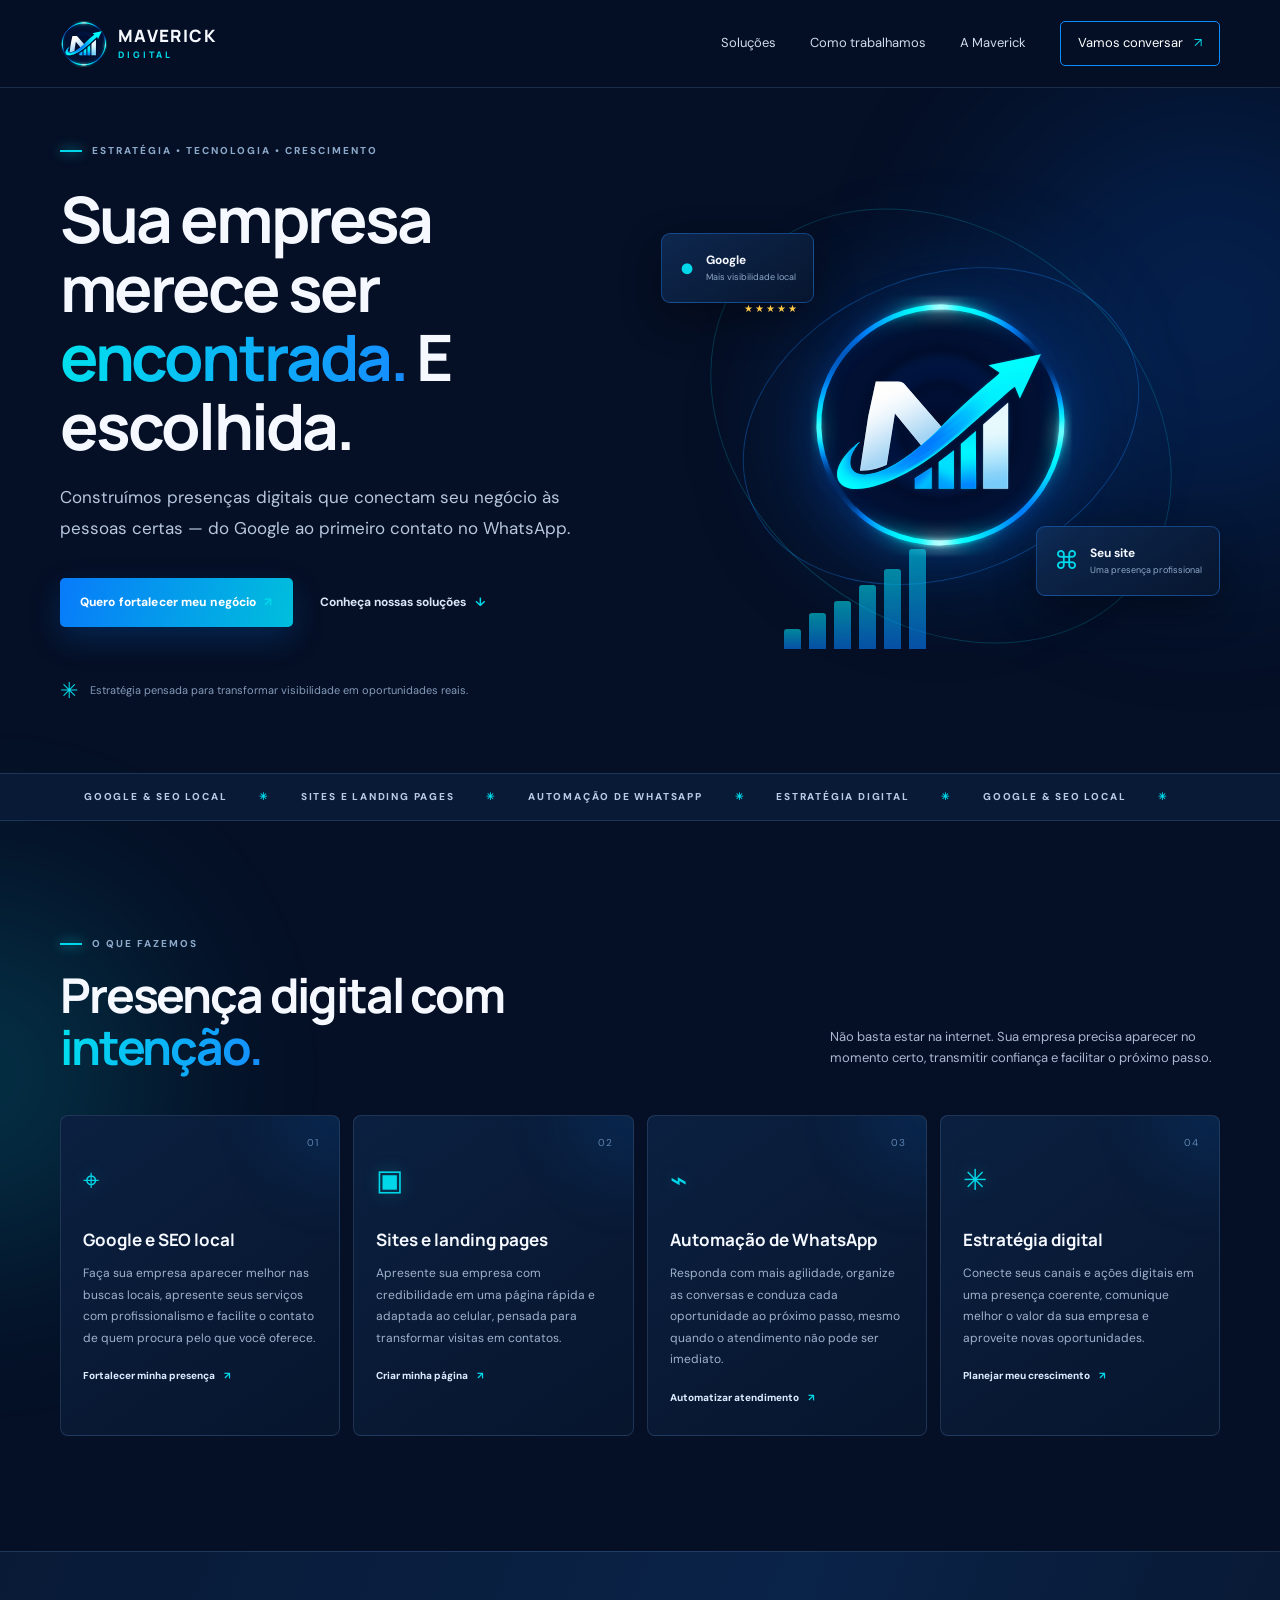
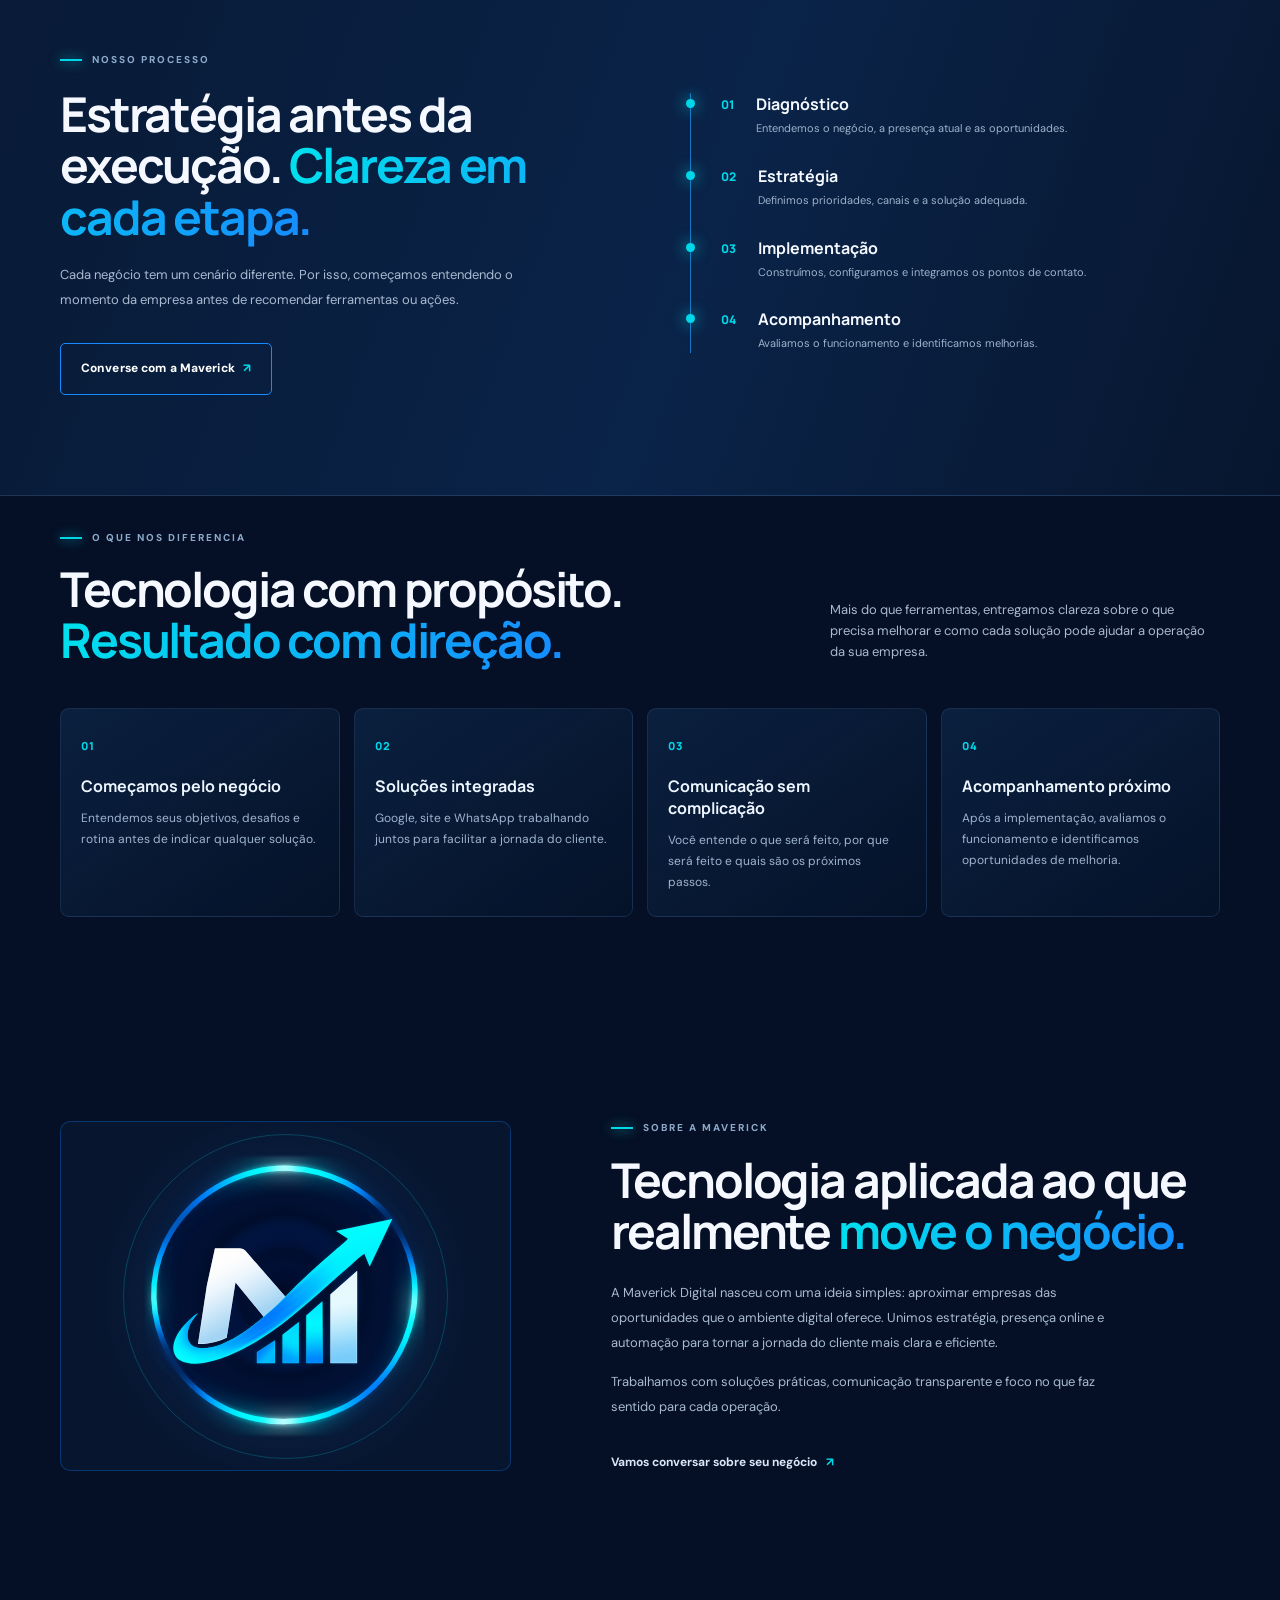
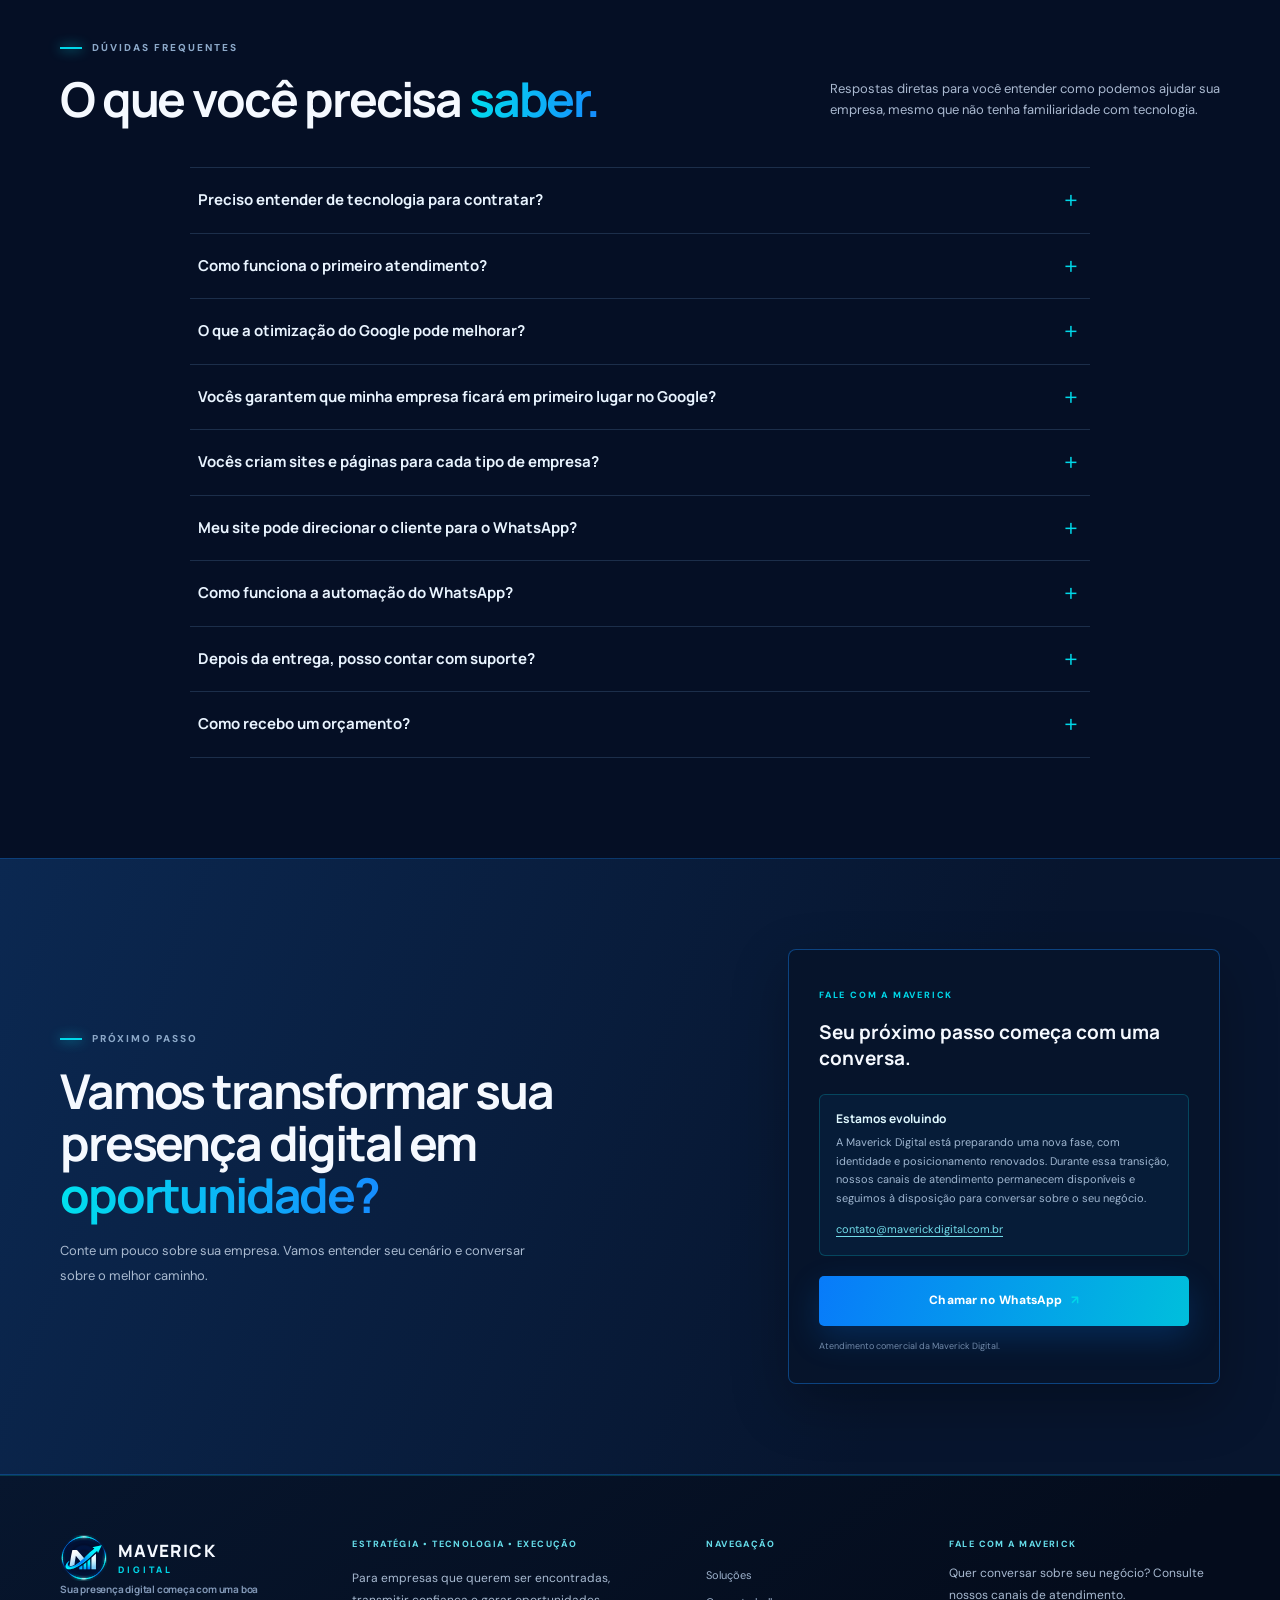
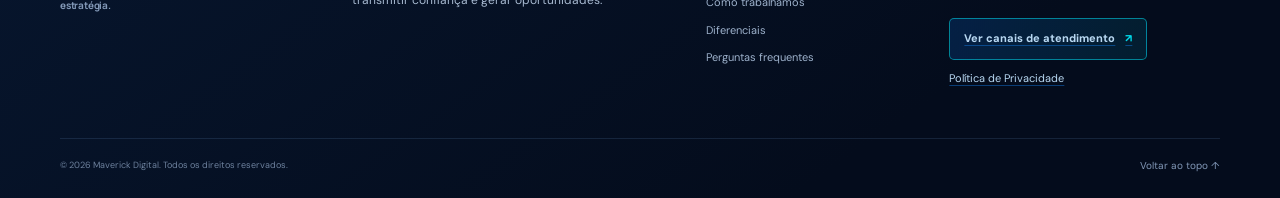
==== commit faa80965: "Remove duplicated direct contact details from footer" ====
--- a/index.html
+++ b/index.html
@@ -128,7 +128,7 @@
     </div>
     <div class="footer-positioning"><span class="footer-label">ESTRATÉGIA • TECNOLOGIA • EXECUÇÃO</span><p>Para empresas que querem ser encontradas, transmitir confiança e gerar oportunidades.</p></div>
     <nav class="footer-nav" aria-label="Navegação do rodapé"><span class="footer-label">NAVEGAÇÃO</span><a href="#solucoes">Soluções</a><a href="#metodo">Como trabalhamos</a><a href="#diferenciais">Diferenciais</a><a href="#perguntas">Perguntas frequentes</a></nav>
-    <div class="footer-contact"><span class="footer-label">FALE COM A MAVERICK</span><p>Vamos conversar sobre o próximo passo da sua empresa?</p><a class="footer-cta" href="https://wa.me/5562993957239?text=Ol%C3%A1%2C%20Maverick!%20Quero%20conversar%20sobre%20a%20presen%C3%A7a%20digital%20da%20minha%20empresa." target="_blank" rel="noopener">Conversar pelo WhatsApp <span aria-hidden="true">↗</span></a><a href="mailto:contato@maverickdigital.com.br">contato@maverickdigital.com.br</a><a href="/politica-de-privacidade.html">Política de Privacidade</a></div>
+    <div class="footer-contact"><span class="footer-label">FALE COM A MAVERICK</span><p>Quer conversar sobre seu negócio? Consulte nossos canais de atendimento.</p><a class="footer-cta" href="#contato">Ver canais de atendimento <span aria-hidden="true">↗</span></a><a href="/politica-de-privacidade.html">Política de Privacidade</a></div>
     <div class="footer-bottom"><span class="copyright">© <span id="year">2026</span> Maverick Digital. Todos os direitos reservados.</span><a href="#inicio">Voltar ao topo ↑</a></div>
   </div></footer>
   <script src="/script.js"></script>
--- a/styles.css
+++ b/styles.css
@@ -149,3 +149,91 @@
 .footer-inner{grid-template-columns:auto minmax(180px,1fr) auto auto}
 @media(max-width:900px){.footer-inner{grid-template-columns:auto minmax(150px,1fr) auto}.footer-nav{grid-column:2;grid-row:2}}
 @media(max-width:680px){.footer-inner{grid-template-columns:1fr}.footer-nav{grid-column:auto;grid-row:auto}}
+
+
+/* Refinamento comercial aprovado: rodapé com fechamento visual e CTA */
+.footer{
+  padding:58px 0 24px;
+  background:linear-gradient(145deg,#07162e 0%,#040c1c 72%);
+  border-top:1px solid rgba(0,216,233,.22);
+}
+.footer-inner{
+  display:grid;
+  grid-template-columns:minmax(150px,1.05fr) minmax(190px,1.3fr) minmax(145px,.85fr) minmax(190px,1.1fr);
+  align-items:start;
+  gap:34px;
+}
+.footer-brand,.footer-positioning,.footer-nav,.footer-contact{min-width:0}
+.footer-brand .brand{width:max-content;max-width:100%}
+.footer-tagline{
+  max-width:220px;
+  margin:18px 0 0;
+  color:#e7f2ff;
+  font:700 15px/1.55 var(--display);
+  letter-spacing:-.02em;
+}
+.footer-label{
+  display:block;
+  margin:4px 0 15px;
+  color:#65dce9;
+  font-size:9px;
+  line-height:1.5;
+  font-weight:800;
+  letter-spacing:.16em;
+}
+.footer-positioning p,.footer-contact p{
+  margin:0;
+  max-width:270px;
+  color:#a8bad1;
+  font-size:12px;
+  line-height:1.85;
+}
+.footer-nav{display:flex;flex-direction:column;align-items:flex-start;gap:10px;font-size:11px}
+.footer-nav .footer-label{margin-bottom:5px}
+.footer-contact{display:flex;flex-direction:column;align-items:flex-start;gap:10px;font-size:11px;color:#9eb2cc}
+.footer-contact .footer-label{margin-bottom:0}
+.footer-contact p{margin-bottom:2px}
+.footer-contact a:not(.footer-cta){color:#b8d8f2;text-decoration:underline;text-decoration-color:#168bff66;text-underline-offset:3px}
+.footer-contact a:not(.footer-cta):hover{color:var(--cyan)}
+.footer-cta{
+  display:inline-flex;
+  align-items:center;
+  justify-content:center;
+  gap:10px;
+  min-height:42px;
+  padding:10px 14px;
+  border:1px solid rgba(0,216,233,.55);
+  border-radius:5px;
+  background:linear-gradient(105deg,rgba(8,123,250,.18),rgba(0,191,220,.1));
+  color:#f3fbff;
+  font-size:11px;
+  font-weight:800;
+  transition:background .2s,border-color .2s,transform .2s;
+}
+.footer-cta span{color:var(--cyan)}
+.footer-cta:hover{background:rgba(8,123,250,.28);border-color:var(--cyan);transform:translateY(-2px)}
+.footer-bottom{
+  grid-column:1/-1;
+  display:flex;
+  justify-content:space-between;
+  align-items:center;
+  gap:16px;
+  margin-top:16px;
+  padding-top:19px;
+  border-top:1px solid rgba(131,177,231,.14);
+}
+.footer-bottom a{color:#8298b7;font-size:10px}
+.footer-bottom a:hover{color:var(--cyan)}
+@media(max-width:900px){
+  .footer{padding-top:48px}
+  .footer-inner{grid-template-columns:repeat(2,minmax(0,1fr));gap:32px 28px}
+  .footer-bottom{grid-column:1/-1}
+}
+@media(max-width:680px){
+  .footer{padding:42px 0 22px}
+  .footer-inner{grid-template-columns:1fr;gap:25px}
+  .footer-tagline{max-width:300px;margin-top:12px}
+  .footer-label{margin-bottom:10px}
+  .footer-positioning p,.footer-contact p{max-width:360px}
+  .footer-bottom{grid-column:auto;align-items:flex-start;flex-direction:column;gap:9px;margin-top:2px}
+}
